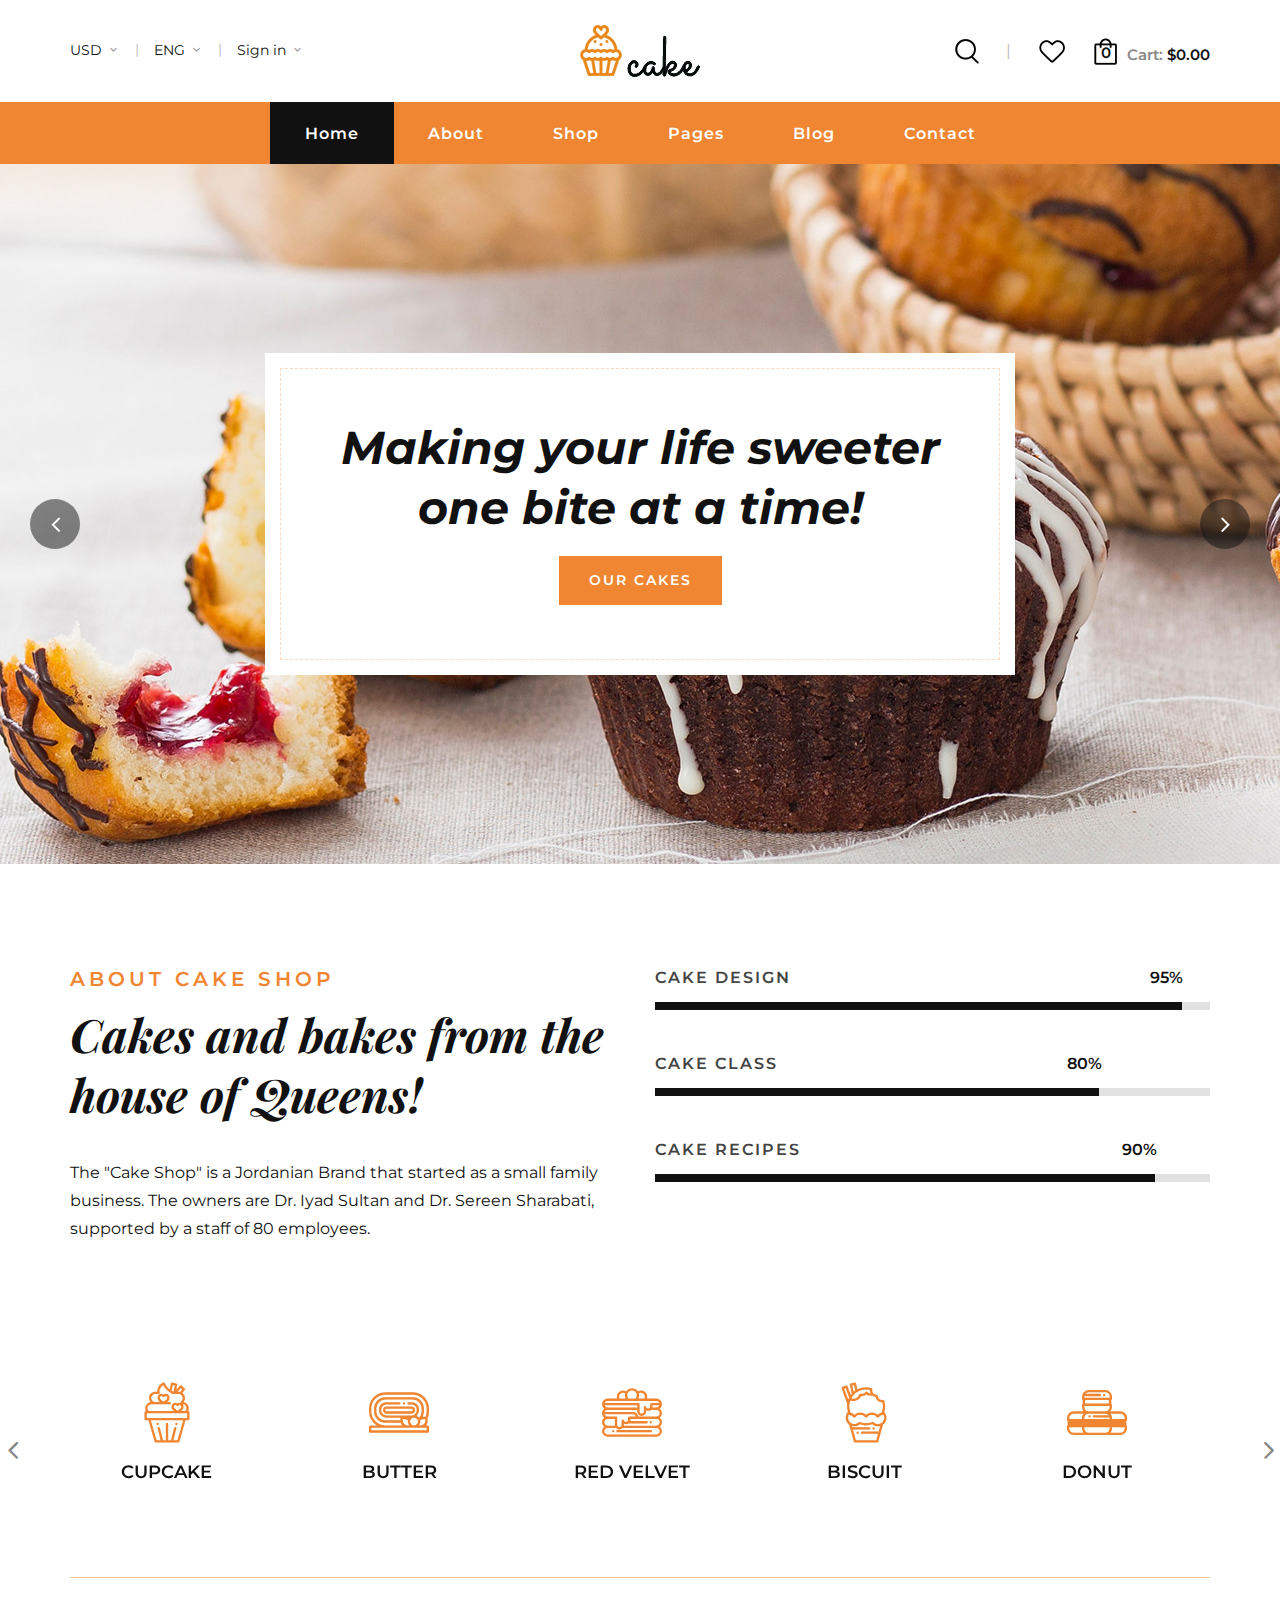
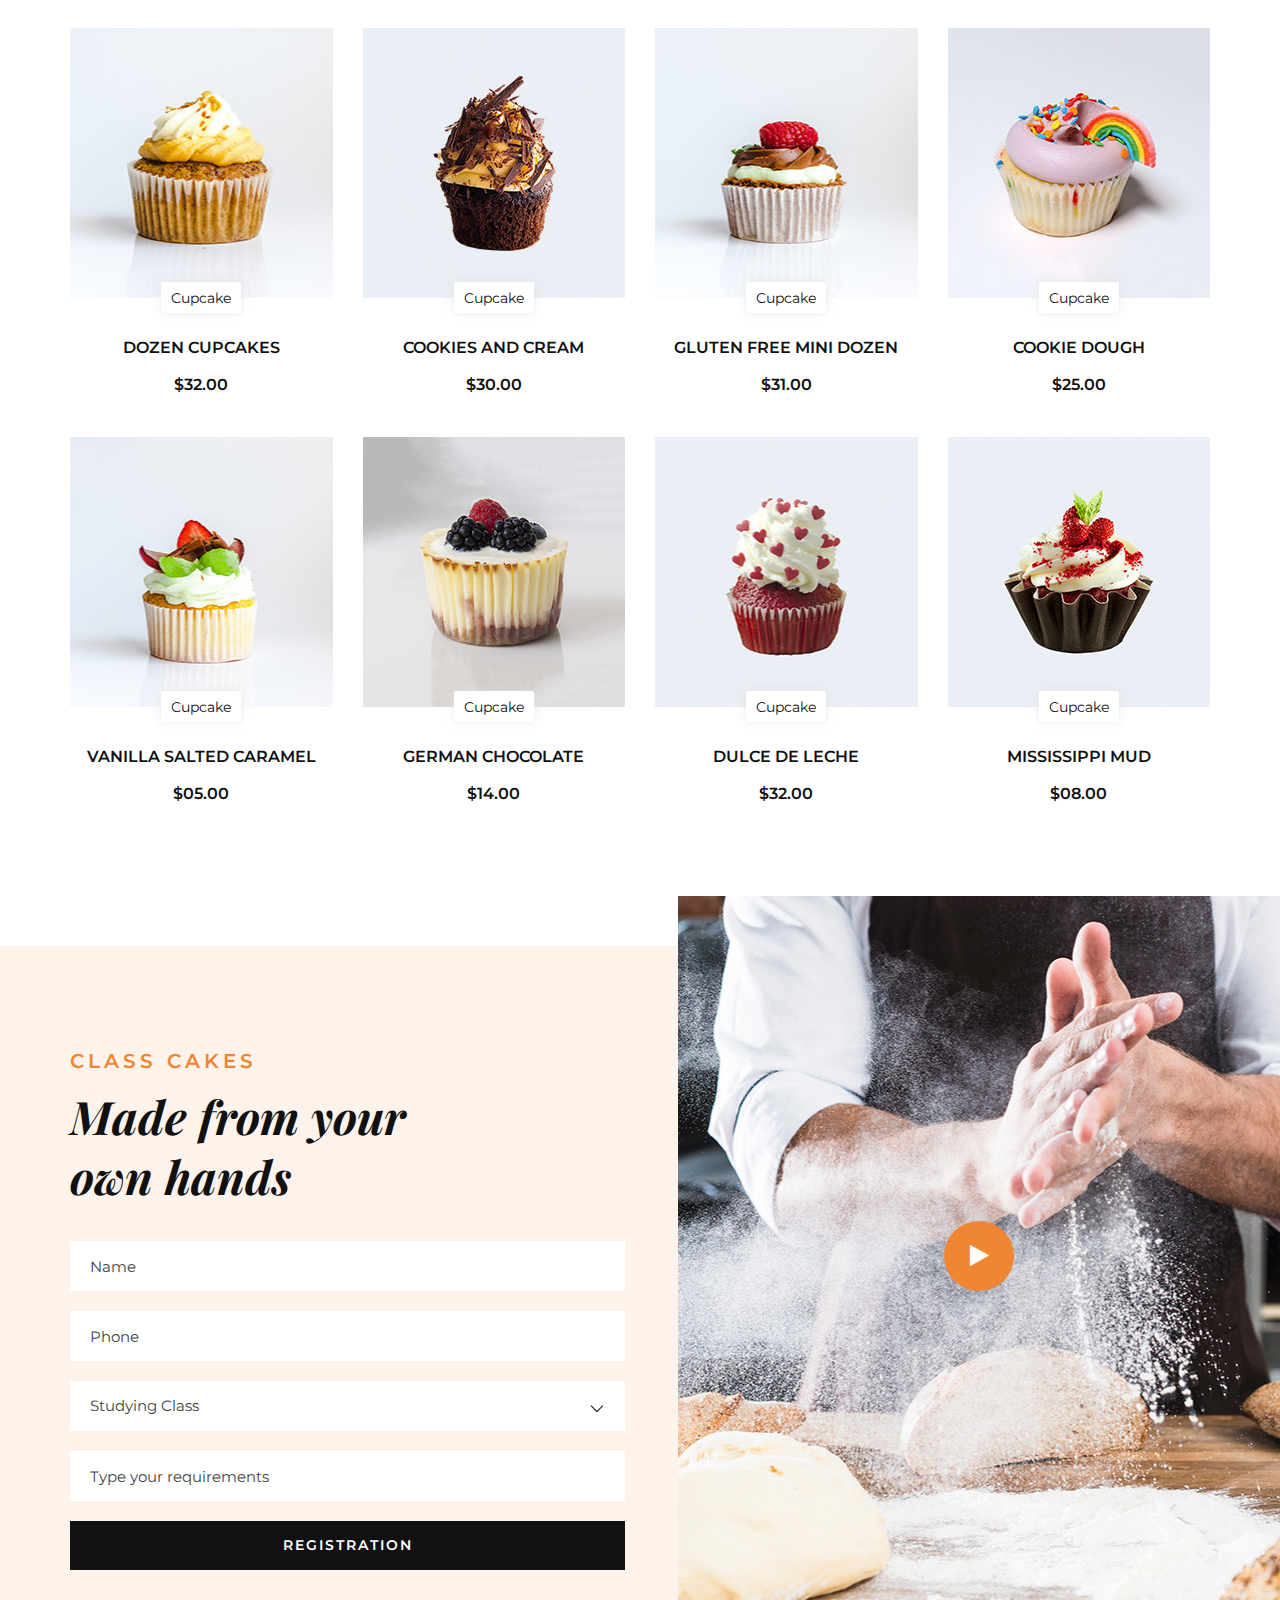
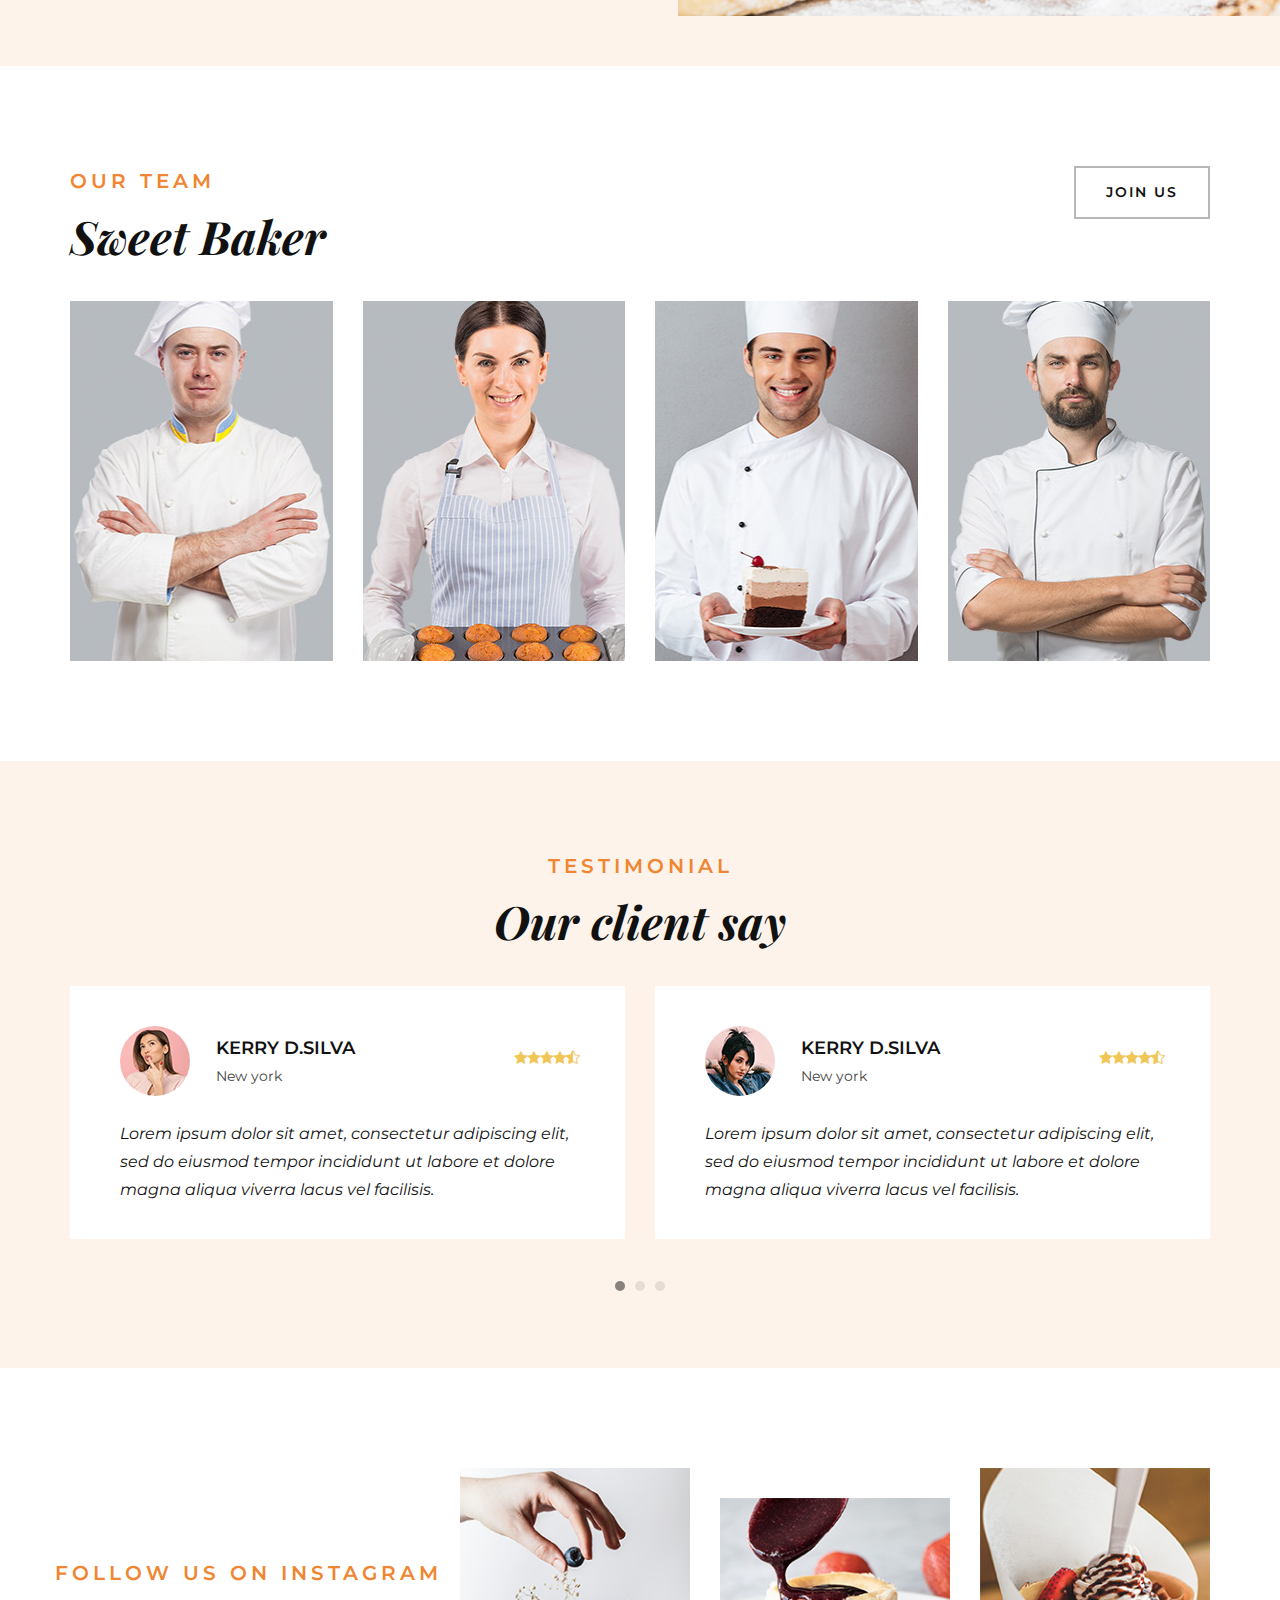
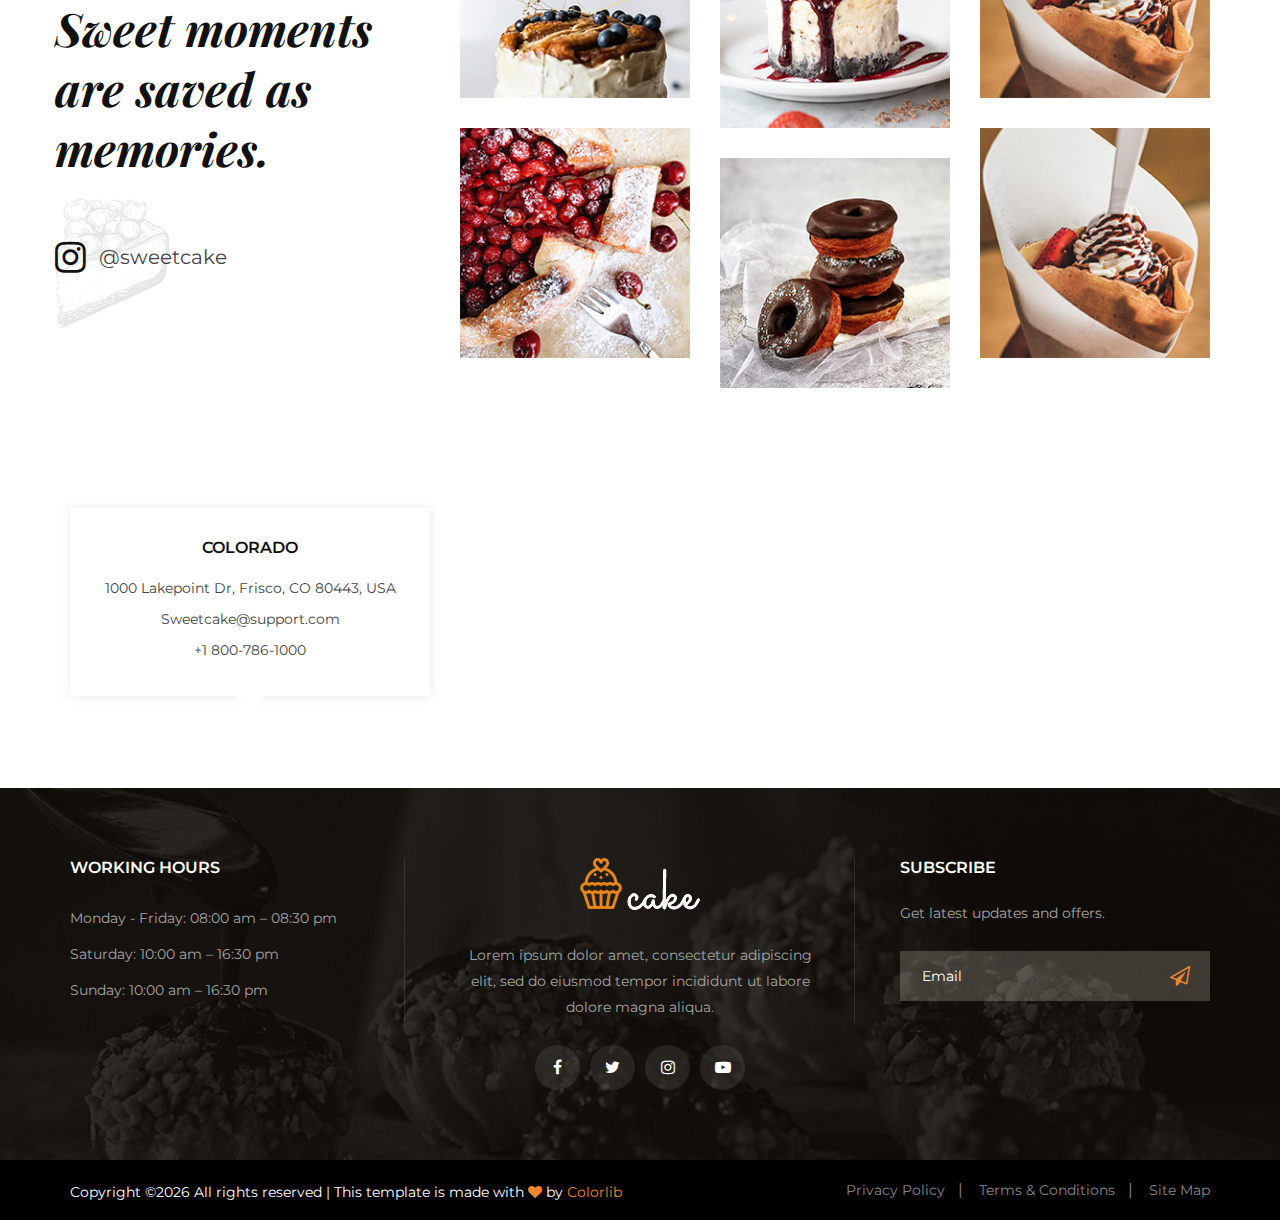
==== index.html @ 23f8f625 "custom register + login + validate" ====
<!DOCTYPE html>
<html lang="zxx">

<head>
    <meta charset="UTF-8">
    <meta name="description" content="Cake Template">
    <meta name="keywords" content="Cake, unica, creative, html">
    <meta name="viewport" content="width=device-width, initial-scale=1.0">
    <meta http-equiv="X-UA-Compatible" content="ie=edge">
    <title>Cake | Template</title>

    <!-- Google Font -->
    <link href="https://fonts.googleapis.com/css2?family=Playfair+Display:wght@400;500;600;700;800;900&display=swap"
    rel="stylesheet">
    <link href="https://fonts.googleapis.com/css2?family=Montserrat:wght@300;400;500;600;700;800;900&display=swap"
    rel="stylesheet">

    <!-- Css Styles -->
    <link rel="stylesheet" href="css/bootstrap.min.css" type="text/css">
    <link rel="stylesheet" href="css/flaticon.css" type="text/css">
    <link rel="stylesheet" href="css/barfiller.css" type="text/css">
    <link rel="stylesheet" href="css/magnific-popup.css" type="text/css">
    <link rel="stylesheet" href="css/font-awesome.min.css" type="text/css">
    <link rel="stylesheet" href="css/elegant-icons.css" type="text/css">
    <link rel="stylesheet" href="css/nice-select.css" type="text/css">
    <link rel="stylesheet" href="css/owl.carousel.min.css" type="text/css">
    <link rel="stylesheet" href="css/slicknav.min.css" type="text/css">
    <link rel="stylesheet" href="css/style.css" type="text/css">
</head>

<body>
    <!-- Page Preloder -->
    <div id="preloder">
        <div class="loader"></div>
    </div>

    <!-- Offcanvas Menu Begin -->
    <div class="offcanvas-menu-overlay"></div>
    <div class="offcanvas-menu-wrapper">
        <div class="offcanvas__cart">
            <div class="offcanvas__cart__links">
                <a href="#" class="search-switch"><img src="img/icon/search.png" alt=""></a>
                <a href="#"><img src="img/icon/heart.png" alt=""></a>
            </div>
            <div class="offcanvas__cart__item">
                <a href="#"><img src="img/icon/cart.png" alt=""> <span>0</span></a>
                <div class="cart__price">Cart: <span>$0.00</span></div>
            </div>
        </div>
        <div class="offcanvas__logo">
            <a href="./index.html"><img src="img/logo.png" alt=""></a>
        </div>
        <div id="mobile-menu-wrap"></div>
        <div class="offcanvas__option">
            <ul>
                <li>USD <span class="arrow_carrot-down"></span>
                    <ul>
                        <li>EUR</li>
                        <li>USD</li>
                    </ul>
                </li>
                <li>ENG <span class="arrow_carrot-down"></span>
                    <ul>
                        <li>Spanish</li>
                        <li>ENG</li>
                    </ul>
                </li>
                <li><a href="#">Sign in</a> <span class="arrow_carrot-down"></span></li>
            </ul>
        </div>
    </div>
    <!-- Offcanvas Menu End -->

    <!-- Header Section Begin -->
    <header class="header">
        <div class="header__top">
            <div class="container">
                <div class="row">
                    <div class="col-lg-12">
                        <div class="header__top__inner">
                            <div class="header__top__left">
                                <ul>
                                    <li>USD <span class="arrow_carrot-down"></span>
                                        <ul>
                                            <li>EUR</li>
                                            <li>USD</li>
                                        </ul>
                                    </li>
                                    <li>ENG <span class="arrow_carrot-down"></span>
                                        <ul>
                                            <li>Spanish</li>
                                            <li>ENG</li>
                                        </ul>
                                    </li>
                                    <li><a href="#">Sign in</a> <span class="arrow_carrot-down"></span></li>
                                </ul>
                            </div>
                            <div class="header__logo">
                                <a href="./index.html"><img src="img/logo.png" alt=""></a>
                            </div>
                            <div class="header__top__right">
                                <div class="header__top__right__links">
                                    <a href="#" class="search-switch"><img src="img/icon/search.png" alt=""></a>
                                    <a href="#"><img src="img/icon/heart.png" alt=""></a>
                                </div>
                                <div class="header__top__right__cart">
                                    <a href="#"><img src="img/icon/cart.png" alt=""> <span>0</span></a>
                                    <div class="cart__price">Cart: <span>$0.00</span></div>
                                </div>
                            </div>
                        </div>
                    </div>
                </div>
                <div class="canvas__open"><i class="fa fa-bars"></i></div>
            </div>
        </div>
        <div class="container">
            <div class="row">
                <div class="col-lg-12">
                    <nav class="header__menu mobile-menu">
                        <ul>
                            <li class="active"><a href="./index.html">Home</a></li>
                            <li><a href="./about.html">About</a></li>
                            <li><a href="./shop.html">Shop</a></li>
                            <li><a href="#">Pages</a>
                                <ul class="dropdown">
                                    <li><a href="./shop-details.html">Shop Details</a></li>
                                    <li><a href="./shoping-cart.html">Shoping Cart</a></li>
                                    <li><a href="./register.html">Register</a></li>
                                    <li><a href="./wisslist.html">Wisslist</a></li>
                                    <li><a href="./Class.html">Class</a></li>
                                    <li><a href="./blog-details.html">Blog Details</a></li>
                                </ul>
                            </li>
                            <li><a href="./blog.html">Blog</a></li>
                            <li><a href="./contact.html">Contact</a></li>
                        </ul>
                    </nav>
                </div>
            </div>
        </div>
    </header>
    <!-- Header Section End -->

    <!-- Hero Section Begin -->
    <section class="hero">
        <div class="hero__slider owl-carousel">
            <div class="hero__item set-bg" data-setbg="img/hero/hero-1.jpg">
                <div class="container">
                    <div class="row d-flex justify-content-center">
                        <div class="col-lg-8">
                            <div class="hero__text">
                                <h2>Making your life sweeter one bite at a time!</h2>
                                <a href="#" class="primary-btn">Our cakes</a>
                            </div>
                        </div>
                    </div>
                </div>
            </div>
            <div class="hero__item set-bg" data-setbg="img/hero/hero-1.jpg">
                <div class="container">
                    <div class="row d-flex justify-content-center">
                        <div class="col-lg-8">
                            <div class="hero__text">
                                <h2>Making your life sweeter one bite at a time!</h2>
                                <a href="#" class="primary-btn">Our cakes</a>
                            </div>
                        </div>
                    </div>
                </div>
            </div>
        </div>
    </section>
    <!-- Hero Section End -->

    <!-- About Section Begin -->
    <section class="about spad">
        <div class="container">
            <div class="row">
                <div class="col-lg-6 col-md-6">
                    <div class="about__text">
                        <div class="section-title">
                            <span>About Cake shop</span>
                            <h2>Cakes and bakes from the house of Queens!</h2>
                        </div>
                        <p>The "Cake Shop" is a Jordanian Brand that started as a small family business. The owners are
                        Dr. Iyad Sultan and Dr. Sereen Sharabati, supported by a staff of 80 employees.</p>
                    </div>
                </div>
                <div class="col-lg-6 col-md-6">
                    <div class="about__bar">
                        <div class="about__bar__item">
                            <p>Cake design</p>
                            <div id="bar1" class="barfiller">
                                <div class="tipWrap"><span class="tip"></span></div>
                                <span class="fill" data-percentage="95"></span>
                            </div>
                        </div>
                        <div class="about__bar__item">
                            <p>Cake Class</p>
                            <div id="bar2" class="barfiller">
                                <div class="tipWrap"><span class="tip"></span></div>
                                <span class="fill" data-percentage="80"></span>
                            </div>
                        </div>
                        <div class="about__bar__item">
                            <p>Cake Recipes</p>
                            <div id="bar3" class="barfiller">
                                <div class="tipWrap"><span class="tip"></span></div>
                                <span class="fill" data-percentage="90"></span>
                            </div>
                        </div>
                    </div>
                </div>
            </div>
        </div>
    </section>
    <!-- About Section End -->

    <!-- Categories Section Begin -->
    <div class="categories">
        <div class="container">
            <div class="row">
                <div class="categories__slider owl-carousel">
                    <div class="categories__item">
                        <div class="categories__item__icon">
                            <span class="flaticon-029-cupcake-3"></span>
                            <h5>Cupcake</h5>
                        </div>
                    </div>
                    <div class="categories__item">
                        <div class="categories__item__icon">
                            <span class="flaticon-034-chocolate-roll"></span>
                            <h5>Butter</h5>
                        </div>
                    </div>
                    <div class="categories__item">
                        <div class="categories__item__icon">
                            <span class="flaticon-005-pancake"></span>
                            <h5>Red Velvet</h5>
                        </div>
                    </div>
                    <div class="categories__item">
                        <div class="categories__item__icon">
                            <span class="flaticon-030-cupcake-2"></span>
                            <h5>Biscuit</h5>
                        </div>
                    </div>
                    <div class="categories__item">
                        <div class="categories__item__icon">
                            <span class="flaticon-006-macarons"></span>
                            <h5>Donut</h5>
                        </div>
                    </div>
                    <div class="categories__item">
                        <div class="categories__item__icon">
                            <span class="flaticon-006-macarons"></span>
                            <h5>Cupcake</h5>
                        </div>
                    </div>
                </div>
            </div>
        </div>
    </div>
    <!-- Categories Section End -->

    <!-- Product Section Begin -->
    <section class="product spad">
        <div class="container">
            <div class="row">
                <div class="col-lg-3 col-md-6 col-sm-6">
                    <div class="product__item">
                        <div class="product__item__pic set-bg" data-setbg="img/shop/product-1.jpg">
                            <div class="product__label">
                                <span>Cupcake</span>
                            </div>
                        </div>
                        <div class="product__item__text">
                            <h6><a href="#">Dozen Cupcakes</a></h6>
                            <div class="product__item__price">$32.00</div>
                            <div class="cart_add">
                                <a href="#">Add to cart</a>
                            </div>
                        </div>
                    </div>
                </div>
                <div class="col-lg-3 col-md-6 col-sm-6">
                    <div class="product__item">
                        <div class="product__item__pic set-bg" data-setbg="img/shop/product-2.jpg">
                            <div class="product__label">
                                <span>Cupcake</span>
                            </div>
                        </div>
                        <div class="product__item__text">
                            <h6><a href="#">Cookies and Cream</a></h6>
                            <div class="product__item__price">$30.00</div>
                            <div class="cart_add">
                                <a href="#">Add to cart</a>
                            </div>
                        </div>
                    </div>
                </div>
                <div class="col-lg-3 col-md-6 col-sm-6">
                    <div class="product__item">
                        <div class="product__item__pic set-bg" data-setbg="img/shop/product-3.jpg">
                            <div class="product__label">
                                <span>Cupcake</span>
                            </div>
                        </div>
                        <div class="product__item__text">
                            <h6><a href="#">Gluten Free Mini Dozen</a></h6>
                            <div class="product__item__price">$31.00</div>
                            <div class="cart_add">
                                <a href="#">Add to cart</a>
                            </div>
                        </div>
                    </div>
                </div>
                <div class="col-lg-3 col-md-6 col-sm-6">
                    <div class="product__item">
                        <div class="product__item__pic set-bg" data-setbg="img/shop/product-4.jpg">
                            <div class="product__label">
                                <span>Cupcake</span>
                            </div>
                        </div>
                        <div class="product__item__text">
                            <h6><a href="#">Cookie Dough</a></h6>
                            <div class="product__item__price">$25.00</div>
                            <div class="cart_add">
                                <a href="#">Add to cart</a>
                            </div>
                        </div>
                    </div>
                </div>
                <div class="col-lg-3 col-md-6 col-sm-6">
                    <div class="product__item">
                        <div class="product__item__pic set-bg" data-setbg="img/shop/product-5.jpg">
                            <div class="product__label">
                                <span>Cupcake</span>
                            </div>
                        </div>
                        <div class="product__item__text">
                            <h6><a href="#">Vanilla Salted Caramel</a></h6>
                            <div class="product__item__price">$05.00</div>
                            <div class="cart_add">
                                <a href="#">Add to cart</a>
                            </div>
                        </div>
                    </div>
                </div>
                <div class="col-lg-3 col-md-6 col-sm-6">
                    <div class="product__item">
                        <div class="product__item__pic set-bg" data-setbg="img/shop/product-6.jpg">
                            <div class="product__label">
                                <span>Cupcake</span>
                            </div>
                        </div>
                        <div class="product__item__text">
                            <h6><a href="#">German Chocolate</a></h6>
                            <div class="product__item__price">$14.00</div>
                            <div class="cart_add">
                                <a href="#">Add to cart</a>
                            </div>
                        </div>
                    </div>
                </div>
                <div class="col-lg-3 col-md-6 col-sm-6">
                    <div class="product__item">
                        <div class="product__item__pic set-bg" data-setbg="img/shop/product-7.jpg">
                            <div class="product__label">
                                <span>Cupcake</span>
                            </div>
                        </div>
                        <div class="product__item__text">
                            <h6><a href="#">Dulce De Leche</a></h6>
                            <div class="product__item__price">$32.00</div>
                            <div class="cart_add">
                                <a href="#">Add to cart</a>
                            </div>
                        </div>
                    </div>
                </div>
                <div class="col-lg-3 col-md-6 col-sm-6">
                    <div class="product__item">
                        <div class="product__item__pic set-bg" data-setbg="img/shop/product-8.jpg">
                            <div class="product__label">
                                <span>Cupcake</span>
                            </div>
                        </div>
                        <div class="product__item__text">
                            <h6><a href="#">Mississippi Mud</a></h6>
                            <div class="product__item__price">$08.00</div>
                            <div class="cart_add">
                                <a href="#">Add to cart</a>
                            </div>
                        </div>
                    </div>
                </div>
            </div>
        </div>
    </section>
    <!-- Product Section End -->

    <!-- Class Section Begin -->
    <section class="class spad">
        <div class="container">
            <div class="row">
                <div class="col-lg-6">
                    <div class="class__form">
                        <div class="section-title">
                            <span>Class cakes</span>
                            <h2>Made from your <br />own hands</h2>
                        </div>
                        <form action="#">
                            <input type="text" placeholder="Name">
                            <input type="text" placeholder="Phone">
                            <select>
                                <option value="">Studying Class</option>
                                <option value="">Writting Class</option>
                                <option value="">Reading Class</option>
                            </select>
                            <input type="text" placeholder="Type your requirements">
                            <button type="submit" class="site-btn">registration</button>
                        </form>
                    </div>
                </div>
            </div>
            <div class="class__video set-bg" data-setbg="img/class-video.jpg">
                <a href="https://www.youtube.com/watch?v=8PJ3_p7VqHw&list=RD8PJ3_p7VqHw&start_radio=1"
                class="play-btn video-popup"><i class="fa fa-play"></i></a>
            </div>
        </div>
    </section>
    <!-- Class Section End -->

    <!-- Team Section Begin -->
    <section class="team spad">
        <div class="container">
            <div class="row">
                <div class="col-lg-7 col-md-7 col-sm-7">
                    <div class="section-title">
                        <span>Our team</span>
                        <h2>Sweet Baker </h2>
                    </div>
                </div>
                <div class="col-lg-5 col-md-5 col-sm-5">
                    <div class="team__btn">
                        <a href="#" class="primary-btn">Join Us</a>
                    </div>
                </div>
            </div>
            <div class="row">
                <div class="col-lg-3 col-md-6 col-sm-6">
                    <div class="team__item set-bg" data-setbg="img/team/team-1.jpg">
                        <div class="team__item__text">
                            <h6>Randy Butler</h6>
                            <span>Decorater</span>
                            <div class="team__item__social">
                                <a href="#"><i class="fa fa-facebook"></i></a>
                                <a href="#"><i class="fa fa-twitter"></i></a>
                                <a href="#"><i class="fa fa-instagram"></i></a>
                                <a href="#"><i class="fa fa-youtube-play"></i></a>
                            </div>
                        </div>
                    </div>
                </div>
                <div class="col-lg-3 col-md-6 col-sm-6">
                    <div class="team__item set-bg" data-setbg="img/team/team-2.jpg">
                        <div class="team__item__text">
                            <h6>Randy Butler</h6>
                            <span>Decorater</span>
                            <div class="team__item__social">
                                <a href="#"><i class="fa fa-facebook"></i></a>
                                <a href="#"><i class="fa fa-twitter"></i></a>
                                <a href="#"><i class="fa fa-instagram"></i></a>
                                <a href="#"><i class="fa fa-youtube-play"></i></a>
                            </div>
                        </div>
                    </div>
                </div>
                <div class="col-lg-3 col-md-6 col-sm-6">
                    <div class="team__item set-bg" data-setbg="img/team/team-3.jpg">
                        <div class="team__item__text">
                            <h6>Randy Butler</h6>
                            <span>Decorater</span>
                            <div class="team__item__social">
                                <a href="#"><i class="fa fa-facebook"></i></a>
                                <a href="#"><i class="fa fa-twitter"></i></a>
                                <a href="#"><i class="fa fa-instagram"></i></a>
                                <a href="#"><i class="fa fa-youtube-play"></i></a>
                            </div>
                        </div>
                    </div>
                </div>
                <div class="col-lg-3 col-md-6 col-sm-6">
                    <div class="team__item set-bg" data-setbg="img/team/team-4.jpg">
                        <div class="team__item__text">
                            <h6>Randy Butler</h6>
                            <span>Decorater</span>
                            <div class="team__item__social">
                                <a href="#"><i class="fa fa-facebook"></i></a>
                                <a href="#"><i class="fa fa-twitter"></i></a>
                                <a href="#"><i class="fa fa-instagram"></i></a>
                                <a href="#"><i class="fa fa-youtube-play"></i></a>
                            </div>
                        </div>
                    </div>
                </div>
            </div>
        </div>
    </section>
    <!-- Team Section End -->

    <!-- Testimonial Section Begin -->
    <section class="testimonial spad">
        <div class="container">
            <div class="row">
                <div class="col-lg-12 text-center">
                    <div class="section-title">
                        <span>Testimonial</span>
                        <h2>Our client say</h2>
                    </div>
                </div>
            </div>
            <div class="row">
                <div class="testimonial__slider owl-carousel">
                    <div class="col-lg-6">
                        <div class="testimonial__item">
                            <div class="testimonial__author">
                                <div class="testimonial__author__pic">
                                    <img src="img/testimonial/ta-1.jpg" alt="">
                                </div>
                                <div class="testimonial__author__text">
                                    <h5>Kerry D.Silva</h5>
                                    <span>New york</span>
                                </div>
                            </div>
                            <div class="rating">
                                <span class="icon_star"></span>
                                <span class="icon_star"></span>
                                <span class="icon_star"></span>
                                <span class="icon_star"></span>
                                <span class="icon_star-half_alt"></span>
                            </div>
                            <p>Lorem ipsum dolor sit amet, consectetur adipiscing elit, sed do eiusmod tempor incididunt
                            ut labore et dolore magna aliqua viverra lacus vel facilisis.</p>
                        </div>
                    </div>
                    <div class="col-lg-6">
                        <div class="testimonial__item">
                            <div class="testimonial__author">
                                <div class="testimonial__author__pic">
                                    <img src="img/testimonial/ta-2.jpg" alt="">
                                </div>
                                <div class="testimonial__author__text">
                                    <h5>Kerry D.Silva</h5>
                                    <span>New york</span>
                                </div>
                            </div>
                            <div class="rating">
                                <span class="icon_star"></span>
                                <span class="icon_star"></span>
                                <span class="icon_star"></span>
                                <span class="icon_star"></span>
                                <span class="icon_star-half_alt"></span>
                            </div>
                            <p>Lorem ipsum dolor sit amet, consectetur adipiscing elit, sed do eiusmod tempor incididunt
                            ut labore et dolore magna aliqua viverra lacus vel facilisis.</p>
                        </div>
                    </div>
                    <div class="col-lg-6">
                        <div class="testimonial__item">
                            <div class="testimonial__author">
                                <div class="testimonial__author__pic">
                                    <img src="img/testimonial/ta-1.jpg" alt="">
                                </div>
                                <div class="testimonial__author__text">
                                    <h5>Ophelia Nunez</h5>
                                    <span>London</span>
                                </div>
                            </div>
                            <div class="rating">
                                <span class="icon_star"></span>
                                <span class="icon_star"></span>
                                <span class="icon_star"></span>
                                <span class="icon_star"></span>
                                <span class="icon_star-half_alt"></span>
                            </div>
                            <p>Lorem ipsum dolor sit amet, consectetur adipiscing elit, sed do eiusmod tempor incididunt
                            ut labore et dolore magna aliqua viverra lacus vel facilisis.</p>
                        </div>
                    </div>
                    <div class="col-lg-6">
                        <div class="testimonial__item">
                            <div class="testimonial__author">
                                <div class="testimonial__author__pic">
                                    <img src="img/testimonial/ta-2.jpg" alt="">
                                </div>
                                <div class="testimonial__author__text">
                                    <h5>Kerry D.Silva</h5>
                                    <span>New york</span>
                                </div>
                            </div>
                            <div class="rating">
                                <span class="icon_star"></span>
                                <span class="icon_star"></span>
                                <span class="icon_star"></span>
                                <span class="icon_star"></span>
                                <span class="icon_star-half_alt"></span>
                            </div>
                            <p>Lorem ipsum dolor sit amet, consectetur adipiscing elit, sed do eiusmod tempor incididunt
                            ut labore et dolore magna aliqua viverra lacus vel facilisis.</p>
                        </div>
                    </div>
                    <div class="col-lg-6">
                        <div class="testimonial__item">
                            <div class="testimonial__author">
                                <div class="testimonial__author__pic">
                                    <img src="img/testimonial/ta-1.jpg" alt="">
                                </div>
                                <div class="testimonial__author__text">
                                    <h5>Ophelia Nunez</h5>
                                    <span>London</span>
                                </div>
                            </div>
                            <div class="rating">
                                <span class="icon_star"></span>
                                <span class="icon_star"></span>
                                <span class="icon_star"></span>
                                <span class="icon_star"></span>
                                <span class="icon_star-half_alt"></span>
                            </div>
                            <p>Lorem ipsum dolor sit amet, consectetur adipiscing elit, sed do eiusmod tempor incididunt
                            ut labore et dolore magna aliqua viverra lacus vel facilisis.</p>
                        </div>
                    </div>
                    <div class="col-lg-6">
                        <div class="testimonial__item">
                            <div class="testimonial__author">
                                <div class="testimonial__author__pic">
                                    <img src="img/testimonial/ta-2.jpg" alt="">
                                </div>
                                <div class="testimonial__author__text">
                                    <h5>Kerry D.Silva</h5>
                                    <span>New york</span>
                                </div>
                            </div>
                            <div class="rating">
                                <span class="icon_star"></span>
                                <span class="icon_star"></span>
                                <span class="icon_star"></span>
                                <span class="icon_star"></span>
                                <span class="icon_star-half_alt"></span>
                            </div>
                            <p>Lorem ipsum dolor sit amet, consectetur adipiscing elit, sed do eiusmod tempor incididunt
                            ut labore et dolore magna aliqua viverra lacus vel facilisis.</p>
                        </div>
                    </div>
                </div>
            </div>
        </div>
    </section>
    <!-- Testimonial Section End -->

    <!-- Instagram Section Begin -->
    <section class="instagram spad">
        <div class="container">
            <div class="row">
                <div class="col-lg-4 p-0">
                    <div class="instagram__text">
                        <div class="section-title">
                            <span>Follow us on instagram</span>
                            <h2>Sweet moments are saved as memories.</h2>
                        </div>
                        <h5><i class="fa fa-instagram"></i> @sweetcake</h5>
                    </div>
                </div>
                <div class="col-lg-8">
                    <div class="row">
                        <div class="col-lg-4 col-md-4 col-sm-4 col-6">
                            <div class="instagram__pic">
                                <img src="img/instagram/instagram-1.jpg" alt="">
                            </div>
                        </div>
                        <div class="col-lg-4 col-md-4 col-sm-4 col-6">
                            <div class="instagram__pic middle__pic">
                                <img src="img/instagram/instagram-2.jpg" alt="">
                            </div>
                        </div>
                        <div class="col-lg-4 col-md-4 col-sm-4 col-6">
                            <div class="instagram__pic">
                                <img src="img/instagram/instagram-3.jpg" alt="">
                            </div>
                        </div>
                        <div class="col-lg-4 col-md-4 col-sm-4 col-6">
                            <div class="instagram__pic">
                                <img src="img/instagram/instagram-4.jpg" alt="">
                            </div>
                        </div>
                        <div class="col-lg-4 col-md-4 col-sm-4 col-6">
                            <div class="instagram__pic middle__pic">
                                <img src="img/instagram/instagram-5.jpg" alt="">
                            </div>
                        </div>
                        <div class="col-lg-4 col-md-4 col-sm-4 col-6">
                            <div class="instagram__pic">
                                <img src="img/instagram/instagram-3.jpg" alt="">
                            </div>
                        </div>
                    </div>
                </div>
            </div>
        </div>
    </section>
    <!-- Instagram Section End -->

    <!-- Map Begin -->
    <div class="map">
        <div class="container">
            <div class="row">
                <div class="col-lg-4 col-md-7">
                    <div class="map__inner">
                        <h6>COlorado</h6>
                        <ul>
                            <li>1000 Lakepoint Dr, Frisco, CO 80443, USA</li>
                            <li>Sweetcake@support.com</li>
                            <li>+1 800-786-1000</li>
                        </ul>
                    </div>
                </div>
            </div>
        </div>
        <div class="map__iframe">
            <iframe src="https://www.google.com/maps/embed?pb=!1m14!1m12!1m3!1d10784.188505644011!2d19.053119335158936!3d47.48899529453826!2m3!1f0!2f0!3f0!3m2!1i1024!2i768!4f13.1!5e0!3m2!1sen!2sbd!4v1543907528304" height="300" style="border:0;" allowfullscreen="" aria-hidden="false" tabindex="0"></iframe>
        </div>
    </div>
    <!-- Map End -->

    <!-- Footer Section Begin -->
    <footer class="footer set-bg" data-setbg="img/footer-bg.jpg">
        <div class="container">
            <div class="row">
                <div class="col-lg-4 col-md-6 col-sm-6">
                    <div class="footer__widget">
                        <h6>WORKING HOURS</h6>
                        <ul>
                            <li>Monday - Friday: 08:00 am – 08:30 pm</li>
                            <li>Saturday: 10:00 am – 16:30 pm</li>
                            <li>Sunday: 10:00 am – 16:30 pm</li>
                        </ul>
                    </div>
                </div>
                <div class="col-lg-4 col-md-6 col-sm-6">
                    <div class="footer__about">
                        <div class="footer__logo">
                            <a href="#"><img src="img/footer-logo.png" alt=""></a>
                        </div>
                        <p>Lorem ipsum dolor amet, consectetur adipiscing elit, sed do eiusmod tempor incididunt ut
                        labore dolore magna aliqua.</p>
                        <div class="footer__social">
                            <a href="#"><i class="fa fa-facebook"></i></a>
                            <a href="#"><i class="fa fa-twitter"></i></a>
                            <a href="#"><i class="fa fa-instagram"></i></a>
                            <a href="#"><i class="fa fa-youtube-play"></i></a>
                        </div>
                    </div>
                </div>
                <div class="col-lg-4 col-md-6 col-sm-6">
                    <div class="footer__newslatter">
                        <h6>Subscribe</h6>
                        <p>Get latest updates and offers.</p>
                        <form action="#">
                            <input type="text" placeholder="Email">
                            <button type="submit"><i class="fa fa-send-o"></i></button>
                        </form>
                    </div>
                </div>
            </div>
        </div>
        <div class="copyright">
            <div class="container">
                <div class="row">
                    <div class="col-lg-7">
                        <p class="copyright__text text-white"><!-- Link back to Colorlib can't be removed. Template is licensed under CC BY 3.0. -->
                          Copyright &copy;<script>document.write(new Date().getFullYear());</script> All rights reserved | This template is made with <i class="fa fa-heart" aria-hidden="true"></i> by <a href="https://colorlib.com" target="_blank">Colorlib</a>
                          <!-- Link back to Colorlib can't be removed. Template is licensed under CC BY 3.0. -->
                      </p>
                  </div>
                  <div class="col-lg-5">
                    <div class="copyright__widget">
                        <ul>
                            <li><a href="#">Privacy Policy</a></li>
                            <li><a href="#">Terms & Conditions</a></li>
                            <li><a href="#">Site Map</a></li>
                        </ul>
                    </div>
                </div>
            </div>
        </div>
    </div>
</footer>
<!-- Footer Section End -->

<!-- Search Begin -->
<div class="search-model">
    <div class="h-100 d-flex align-items-center justify-content-center">
        <div class="search-close-switch">+</div>
        <form class="search-model-form">
            <input type="text" id="search-input" placeholder="Search here.....">
        </form>
    </div>
</div>
<!-- Search End -->

<!-- Js Plugins -->
<script src="js/jquery-3.3.1.min.js"></script>
<script src="js/bootstrap.min.js"></script>
<script src="js/jquery.nice-select.min.js"></script>
<script src="js/jquery.barfiller.js"></script>
<script src="js/jquery.magnific-popup.min.js"></script>
<script src="js/jquery.slicknav.js"></script>
<script src="js/owl.carousel.min.js"></script>
<script src="js/jquery.nicescroll.min.js"></script>
<script src="js/main.js"></script>
</body>

</html>
---- css/flaticon.css ----
/*
  	Flaticon icon font: Flaticon
  	Creation date: 08/11/2017 08:35
  	*/

@font-face {
  font-family: "Flaticon";
  src: url("../fonts/Flaticon.eot");
  src: url("../fonts/Flaticon.eot?#iefix") format("embedded-opentype"),
       url("../fonts/Flaticon.woff") format("woff"),
       url("../fonts/Flaticon.ttf") format("truetype"),
       url("../fonts/Flaticon.svg#Flaticon") format("svg");
  font-weight: normal;
  font-style: normal;
}

@media screen and (-webkit-min-device-pixel-ratio:0) {
  @font-face {
    font-family: "Flaticon";
    src: url("../fonts/Flaticon.svg#Flaticon") format("svg");
  }
}

[class^="flaticon-"]:before, [class*=" flaticon-"]:before,
[class^="flaticon-"]:after, [class*=" flaticon-"]:after {   
  font-family: Flaticon;
  font-size: 60px;
  font-style: normal;
}

.flaticon-001-strawberry:before { content: "\f100"; }
.flaticon-002-cake-14:before { content: "\f101"; }
.flaticon-003-cake-13:before { content: "\f102"; }
.flaticon-004-piece-of-cake:before { content: "\f103"; }
.flaticon-005-pancake:before { content: "\f104"; }
.flaticon-006-macarons:before { content: "\f105"; }
.flaticon-007-cake-12:before { content: "\f106"; }
.flaticon-008-lollipop-1:before { content: "\f107"; }
.flaticon-009-lollipop:before { content: "\f108"; }
.flaticon-010-cake-11:before { content: "\f109"; }
.flaticon-011-ice-cream-11:before { content: "\f10a"; }
.flaticon-012-ice-cream-10:before { content: "\f10b"; }
.flaticon-013-ice-cream-9:before { content: "\f10c"; }
.flaticon-014-ice-cream-8:before { content: "\f10d"; }
.flaticon-015-ice-cream-7:before { content: "\f10e"; }
.flaticon-016-ice-cream-6:before { content: "\f10f"; }
.flaticon-017-ice-cream-5:before { content: "\f110"; }
.flaticon-018-ice-cream-4:before { content: "\f111"; }
.flaticon-019-ice-cream-3:before { content: "\f112"; }
.flaticon-020-ice-cream-2:before { content: "\f113"; }
.flaticon-021-ice-cream-1:before { content: "\f114"; }
.flaticon-022-ice-cream:before { content: "\f115"; }
.flaticon-023-doughnut:before { content: "\f116"; }
.flaticon-024-cupcake-8:before { content: "\f117"; }
.flaticon-025-cupcake-7:before { content: "\f118"; }
.flaticon-026-cupcake-6:before { content: "\f119"; }
.flaticon-027-cupcake-5:before { content: "\f11a"; }
.flaticon-028-cupcake-4:before { content: "\f11b"; }
.flaticon-029-cupcake-3:before { content: "\f11c"; }
.flaticon-030-cupcake-2:before { content: "\f11d"; }
.flaticon-031-cupcake-1:before { content: "\f11e"; }
.flaticon-032-cupcake:before { content: "\f11f"; }
.flaticon-033-cake-10:before { content: "\f120"; }
.flaticon-034-chocolate-roll:before { content: "\f121"; }
.flaticon-035-cake-9:before { content: "\f122"; }
.flaticon-036-chocolate-1:before { content: "\f123"; }
.flaticon-037-chocolate:before { content: "\f124"; }
.flaticon-038-cake-8:before { content: "\f125"; }
.flaticon-039-candy-2:before { content: "\f126"; }
.flaticon-040-candy-1:before { content: "\f127"; }
.flaticon-041-candy:before { content: "\f128"; }
.flaticon-042-candies:before { content: "\f129"; }
.flaticon-043-cake-7:before { content: "\f12a"; }
.flaticon-044-cake-6:before { content: "\f12b"; }
.flaticon-045-cake-5:before { content: "\f12c"; }
.flaticon-046-cake-4:before { content: "\f12d"; }
.flaticon-047-cake-3:before { content: "\f12e"; }
.flaticon-048-cake-2:before { content: "\f12f"; }
.flaticon-049-cake-1:before { content: "\f130"; }
.flaticon-050-cake:before { content: "\f131"; }
---- css/barfiller.css ----
.barfiller {
    width:100%;
    height:12px;
    background:#fcfcfc;
    border:1px solid #ccc;
    position:relative;
    margin-bottom:20px;
    box-shadow: inset 1px 4px 9px -6px rgba(0,0,0,.5); 
    -moz-box-shadow: inset 1px 4px 9px -6px rgba(0,0,0,.5); 
}

.barfiller .fill {
    display:block;
    position:relative;
    width:0px;
    height:100%;
    background:#333;
    z-index:1;
}

.barfiller .tipWrap {
    display:none;
}

.barfiller .tip {
    margin-top:-30px;
    padding:2px 4px;
    font-size:11px;
    color:#fff;
    left:0px;
    position:absolute;
    z-index:2;
    background: #333;
} 

.barfiller .tip:after {
    border:solid;
    border-color:rgba(0,0,0,.8) transparent;
    border-width:6px 6px 0 6px;
    content:"";
    display:block;
    position:absolute;
    left:9px;
    top:100%;
    z-index:9
}
---- css/elegant-icons.css ----
@font-face {
	font-family: 'ElegantIcons';
	src:url('../fonts/ElegantIcons.eot');
	src:url('../fonts/ElegantIcons.eot?#iefix') format('embedded-opentype'),
		url('../fonts/ElegantIcons.woff') format('woff'),
		url('../fonts/ElegantIcons.ttf') format('truetype'),
		url('../fonts/ElegantIcons.svg#ElegantIcons') format('svg');
	font-weight: normal;
	font-style: normal;
}

/* Use the following CSS code if you want to use data attributes for inserting your icons */
[data-icon]:before {
	font-family: 'ElegantIcons';
	content: attr(data-icon);
	speak: none;
	font-weight: normal;
	font-variant: normal;
	text-transform: none;
	line-height: 1;
	-webkit-font-smoothing: antialiased;
	-moz-osx-font-smoothing: grayscale;
}

/* Use the following CSS code if you want to have a class per icon */
/*
Instead of a list of all class selectors,
you can use the generic selector below, but it's slower:
[class*="your-class-prefix"] {
*/
.arrow_up, .arrow_down, .arrow_left, .arrow_right, .arrow_left-up, .arrow_right-up, .arrow_right-down, .arrow_left-down, .arrow-up-down, .arrow_up-down_alt, .arrow_left-right_alt, .arrow_left-right, .arrow_expand_alt2, .arrow_expand_alt, .arrow_condense, .arrow_expand, .arrow_move, .arrow_carrot-up, .arrow_carrot-down, .arrow_carrot-left, .arrow_carrot-right, .arrow_carrot-2up, .arrow_carrot-2down, .arrow_carrot-2left, .arrow_carrot-2right, .arrow_carrot-up_alt2, .arrow_carrot-down_alt2, .arrow_carrot-left_alt2, .arrow_carrot-right_alt2, .arrow_carrot-2up_alt2, .arrow_carrot-2down_alt2, .arrow_carrot-2left_alt2, .arrow_carrot-2right_alt2, .arrow_triangle-up, .arrow_triangle-down, .arrow_triangle-left, .arrow_triangle-right, .arrow_triangle-up_alt2, .arrow_triangle-down_alt2, .arrow_triangle-left_alt2, .arrow_triangle-right_alt2, .arrow_back, .icon_minus-06, .icon_plus, .icon_close, .icon_check, .icon_minus_alt2, .icon_plus_alt2, .icon_close_alt2, .icon_check_alt2, .icon_zoom-out_alt, .icon_zoom-in_alt, .icon_search, .icon_box-empty, .icon_box-selected, .icon_minus-box, .icon_plus-box, .icon_box-checked, .icon_circle-empty, .icon_circle-slelected, .icon_stop_alt2, .icon_stop, .icon_pause_alt2, .icon_pause, .icon_menu, .icon_menu-square_alt2, .icon_menu-circle_alt2, .icon_ul, .icon_ol, .icon_adjust-horiz, .icon_adjust-vert, .icon_document_alt, .icon_documents_alt, .icon_pencil, .icon_pencil-edit_alt, .icon_pencil-edit, .icon_folder-alt, .icon_folder-open_alt, .icon_folder-add_alt, .icon_info_alt, .icon_error-oct_alt, .icon_error-circle_alt, .icon_error-triangle_alt, .icon_question_alt2, .icon_question, .icon_comment_alt, .icon_chat_alt, .icon_vol-mute_alt, .icon_volume-low_alt, .icon_volume-high_alt, .icon_quotations, .icon_quotations_alt2, .icon_clock_alt, .icon_lock_alt, .icon_lock-open_alt, .icon_key_alt, .icon_cloud_alt, .icon_cloud-upload_alt, .icon_cloud-download_alt, .icon_image, .icon_images, .icon_lightbulb_alt, .icon_gift_alt, .icon_house_alt, .icon_genius, .icon_mobile, .icon_tablet, .icon_laptop, .icon_desktop, .icon_camera_alt, .icon_mail_alt, .icon_cone_alt, .icon_ribbon_alt, .icon_bag_alt, .icon_creditcard, .icon_cart_alt, .icon_paperclip, .icon_tag_alt, .icon_tags_alt, .icon_trash_alt, .icon_cursor_alt, .icon_mic_alt, .icon_compass_alt, .icon_pin_alt, .icon_pushpin_alt, .icon_map_alt, .icon_drawer_alt, .icon_toolbox_alt, .icon_book_alt, .icon_calendar, .icon_film, .icon_table, .icon_contacts_alt, .icon_headphones, .icon_lifesaver, .icon_piechart, .icon_refresh, .icon_link_alt, .icon_link, .icon_loading, .icon_blocked, .icon_archive_alt, .icon_heart_alt, .icon_star_alt, .icon_star-half_alt, .icon_star, .icon_star-half, .icon_tools, .icon_tool, .icon_cog, .icon_cogs, .arrow_up_alt, .arrow_down_alt, .arrow_left_alt, .arrow_right_alt, .arrow_left-up_alt, .arrow_right-up_alt, .arrow_right-down_alt, .arrow_left-down_alt, .arrow_condense_alt, .arrow_expand_alt3, .arrow_carrot_up_alt, .arrow_carrot-down_alt, .arrow_carrot-left_alt, .arrow_carrot-right_alt, .arrow_carrot-2up_alt, .arrow_carrot-2dwnn_alt, .arrow_carrot-2left_alt, .arrow_carrot-2right_alt, .arrow_triangle-up_alt, .arrow_triangle-down_alt, .arrow_triangle-left_alt, .arrow_triangle-right_alt, .icon_minus_alt, .icon_plus_alt, .icon_close_alt, .icon_check_alt, .icon_zoom-out, .icon_zoom-in, .icon_stop_alt, .icon_menu-square_alt, .icon_menu-circle_alt, .icon_document, .icon_documents, .icon_pencil_alt, .icon_folder, .icon_folder-open, .icon_folder-add, .icon_folder_upload, .icon_folder_download, .icon_info, .icon_error-circle, .icon_error-oct, .icon_error-triangle, .icon_question_alt, .icon_comment, .icon_chat, .icon_vol-mute, .icon_volume-low, .icon_volume-high, .icon_quotations_alt, .icon_clock, .icon_lock, .icon_lock-open, .icon_key, .icon_cloud, .icon_cloud-upload, .icon_cloud-download, .icon_lightbulb, .icon_gift, .icon_house, .icon_camera, .icon_mail, .icon_cone, .icon_ribbon, .icon_bag, .icon_cart, .icon_tag, .icon_tags, .icon_trash, .icon_cursor, .icon_mic, .icon_compass, .icon_pin, .icon_pushpin, .icon_map, .icon_drawer, .icon_toolbox, .icon_book, .icon_contacts, .icon_archive, .icon_heart, .icon_profile, .icon_group, .icon_grid-2x2, .icon_grid-3x3, .icon_music, .icon_pause_alt, .icon_phone, .icon_upload, .icon_download, .social_facebook, .social_twitter, .social_pinterest, .social_googleplus, .social_tumblr, .social_tumbleupon, .social_wordpress, .social_instagram, .social_dribbble, .social_vimeo, .social_linkedin, .social_rss, .social_deviantart, .social_share, .social_myspace, .social_skype, .social_youtube, .social_picassa, .social_googledrive, .social_flickr, .social_blogger, .social_spotify, .social_delicious, .social_facebook_circle, .social_twitter_circle, .social_pinterest_circle, .social_googleplus_circle, .social_tumblr_circle, .social_stumbleupon_circle, .social_wordpress_circle, .social_instagram_circle, .social_dribbble_circle, .social_vimeo_circle, .social_linkedin_circle, .social_rss_circle, .social_deviantart_circle, .social_share_circle, .social_myspace_circle, .social_skype_circle, .social_youtube_circle, .social_picassa_circle, .social_googledrive_alt2, .social_flickr_circle, .social_blogger_circle, .social_spotify_circle, .social_delicious_circle, .social_facebook_square, .social_twitter_square, .social_pinterest_square, .social_googleplus_square, .social_tumblr_square, .social_stumbleupon_square, .social_wordpress_square, .social_instagram_square, .social_dribbble_square, .social_vimeo_square, .social_linkedin_square, .social_rss_square, .social_deviantart_square, .social_share_square, .social_myspace_square, .social_skype_square, .social_youtube_square, .social_picassa_square, .social_googledrive_square, .social_flickr_square, .social_blogger_square, .social_spotify_square, .social_delicious_square, .icon_printer, .icon_calulator, .icon_building, .icon_floppy, .icon_drive, .icon_search-2, .icon_id, .icon_id-2, .icon_puzzle, .icon_like, .icon_dislike, .icon_mug, .icon_currency, .icon_wallet, .icon_pens, .icon_easel, .icon_flowchart, .icon_datareport, .icon_briefcase, .icon_shield, .icon_percent, .icon_globe, .icon_globe-2, .icon_target, .icon_hourglass, .icon_balance, .icon_rook, .icon_printer-alt, .icon_calculator_alt, .icon_building_alt, .icon_floppy_alt, .icon_drive_alt, .icon_search_alt, .icon_id_alt, .icon_id-2_alt, .icon_puzzle_alt, .icon_like_alt, .icon_dislike_alt, .icon_mug_alt, .icon_currency_alt, .icon_wallet_alt, .icon_pens_alt, .icon_easel_alt, .icon_flowchart_alt, .icon_datareport_alt, .icon_briefcase_alt, .icon_shield_alt, .icon_percent_alt, .icon_globe_alt, .icon_clipboard {
	font-family: 'ElegantIcons';
	speak: none;
	font-style: normal;
	font-weight: normal;
	font-variant: normal;
	text-transform: none;
	line-height: 1;
	-webkit-font-smoothing: antialiased;
}
.arrow_up:before {
	content: "\21";
}
.arrow_down:before {
	content: "\22";
}
.arrow_left:before {
	content: "\23";
}
.arrow_right:before {
	content: "\24";
}
.arrow_left-up:before {
	content: "\25";
}
.arrow_right-up:before {
	content: "\26";
}
.arrow_right-down:before {
	content: "\27";
}
.arrow_left-down:before {
	content: "\28";
}
.arrow-up-down:before {
	content: "\29";
}
.arrow_up-down_alt:before {
	content: "\2a";
}
.arrow_left-right_alt:before {
	content: "\2b";
}
.arrow_left-right:before {
	content: "\2c";
}
.arrow_expand_alt2:before {
	content: "\2d";
}
.arrow_expand_alt:before {
	content: "\2e";
}
.arrow_condense:before {
	content: "\2f";
}
.arrow_expand:before {
	content: "\30";
}
.arrow_move:before {
	content: "\31";
}
.arrow_carrot-up:before {
	content: "\32";
}
.arrow_carrot-down:before {
	content: "\33";
}
.arrow_carrot-left:before {
	content: "\34";
}
.arrow_carrot-right:before {
	content: "\35";
}
.arrow_carrot-2up:before {
	content: "\36";
}
.arrow_carrot-2down:before {
	content: "\37";
}
.arrow_carrot-2left:before {
	content: "\38";
}
.arrow_carrot-2right:before {
	content: "\39";
}
.arrow_carrot-up_alt2:before {
	content: "\3a";
}
.arrow_carrot-down_alt2:before {
	content: "\3b";
}
.arrow_carrot-left_alt2:before {
	content: "\3c";
}
.arrow_carrot-right_alt2:before {
	content: "\3d";
}
.arrow_carrot-2up_alt2:before {
	content: "\3e";
}
.arrow_carrot-2down_alt2:before {
	content: "\3f";
}
.arrow_carrot-2left_alt2:before {
	content: "\40";
}
.arrow_carrot-2right_alt2:before {
	content: "\41";
}
.arrow_triangle-up:before {
	content: "\42";
}
.arrow_triangle-down:before {
	content: "\43";
}
.arrow_triangle-left:before {
	content: "\44";
}
.arrow_triangle-right:before {
	content: "\45";
}
.arrow_triangle-up_alt2:before {
	content: "\46";
}
.arrow_triangle-down_alt2:before {
	content: "\47";
}
.arrow_triangle-left_alt2:before {
	content: "\48";
}
.arrow_triangle-right_alt2:before {
	content: "\49";
}
.arrow_back:before {
	content: "\4a";
}
.icon_minus-06:before {
	content: "\4b";
}
.icon_plus:before {
	content: "\4c";
}
.icon_close:before {
	content: "\4d";
}
.icon_check:before {
	content: "\4e";
}
.icon_minus_alt2:before {
	content: "\4f";
}
.icon_plus_alt2:before {
	content: "\50";
}
.icon_close_alt2:before {
	content: "\51";
}
.icon_check_alt2:before {
	content: "\52";
}
.icon_zoom-out_alt:before {
	content: "\53";
}
.icon_zoom-in_alt:before {
	content: "\54";
}
.icon_search:before {
	content: "\55";
}
.icon_box-empty:before {
	content: "\56";
}
.icon_box-selected:before {
	content: "\57";
}
.icon_minus-box:before {
	content: "\58";
}
.icon_plus-box:before {
	content: "\59";
}
.icon_box-checked:before {
	content: "\5a";
}
.icon_circle-empty:before {
	content: "\5b";
}
.icon_circle-slelected:before {
	content: "\5c";
}
.icon_stop_alt2:before {
	content: "\5d";
}
.icon_stop:before {
	content: "\5e";
}
.icon_pause_alt2:before {
	content: "\5f";
}
.icon_pause:before {
	content: "\60";
}
.icon_menu:before {
	content: "\61";
}
.icon_menu-square_alt2:before {
	content: "\62";
}
.icon_menu-circle_alt2:before {
	content: "\63";
}
.icon_ul:before {
	content: "\64";
}
.icon_ol:before {
	content: "\65";
}
.icon_adjust-horiz:before {
	content: "\66";
}
.icon_adjust-vert:before {
	content: "\67";
}
.icon_document_alt:before {
	content: "\68";
}
.icon_documents_alt:before {
	content: "\69";
}
.icon_pencil:before {
	content: "\6a";
}
.icon_pencil-edit_alt:before {
	content: "\6b";
}
.icon_pencil-edit:before {
	content: "\6c";
}
.icon_folder-alt:before {
	content: "\6d";
}
.icon_folder-open_alt:before {
	content: "\6e";
}
.icon_folder-add_alt:before {
	content: "\6f";
}
.icon_info_alt:before {
	content: "\70";
}
.icon_error-oct_alt:before {
	content: "\71";
}
.icon_error-circle_alt:before {
	content: "\72";
}
.icon_error-triangle_alt:before {
	content: "\73";
}
.icon_question_alt2:before {
	content: "\74";
}
.icon_question:before {
	content: "\75";
}
.icon_comment_alt:before {
	content: "\76";
}
.icon_chat_alt:before {
	content: "\77";
}
.icon_vol-mute_alt:before {
	content: "\78";
}
.icon_volume-low_alt:before {
	content: "\79";
}
.icon_volume-high_alt:before {
	content: "\7a";
}
.icon_quotations:before {
	content: "\7b";
}
.icon_quotations_alt2:before {
	content: "\7c";
}
.icon_clock_alt:before {
	content: "\7d";
}
.icon_lock_alt:before {
	content: "\7e";
}
.icon_lock-open_alt:before {
	content: "\e000";
}
.icon_key_alt:before {
	content: "\e001";
}
.icon_cloud_alt:before {
	content: "\e002";
}
.icon_cloud-upload_alt:before {
	content: "\e003";
}
.icon_cloud-download_alt:before {
	content: "\e004";
}
.icon_image:before {
	content: "\e005";
}
.icon_images:before {
	content: "\e006";
}
.icon_lightbulb_alt:before {
	content: "\e007";
}
.icon_gift_alt:before {
	content: "\e008";
}
.icon_house_alt:before {
	content: "\e009";
}
.icon_genius:before {
	content: "\e00a";
}
.icon_mobile:before {
	content: "\e00b";
}
.icon_tablet:before {
	content: "\e00c";
}
.icon_laptop:before {
	content: "\e00d";
}
.icon_desktop:before {
	content: "\e00e";
}
.icon_camera_alt:before {
	content: "\e00f";
}
.icon_mail_alt:before {
	content: "\e010";
}
.icon_cone_alt:before {
	content: "\e011";
}
.icon_ribbon_alt:before {
	content: "\e012";
}
.icon_bag_alt:before {
	content: "\e013";
}
.icon_creditcard:before {
	content: "\e014";
}
.icon_cart_alt:before {
	content: "\e015";
}
.icon_paperclip:before {
	content: "\e016";
}
.icon_tag_alt:before {
	content: "\e017";
}
.icon_tags_alt:before {
	content: "\e018";
}
.icon_trash_alt:before {
	content: "\e019";
}
.icon_cursor_alt:before {
	content: "\e01a";
}
.icon_mic_alt:before {
	content: "\e01b";
}
.icon_compass_alt:before {
	content: "\e01c";
}
.icon_pin_alt:before {
	content: "\e01d";
}
.icon_pushpin_alt:before {
	content: "\e01e";
}
.icon_map_alt:before {
	content: "\e01f";
}
.icon_drawer_alt:before {
	content: "\e020";
}
.icon_toolbox_alt:before {
	content: "\e021";
}
.icon_book_alt:before {
	content: "\e022";
}
.icon_calendar:before {
	content: "\e023";
}
.icon_film:before {
	content: "\e024";
}
.icon_table:before {
	content: "\e025";
}
.icon_contacts_alt:before {
	content: "\e026";
}
.icon_headphones:before {
	content: "\e027";
}
.icon_lifesaver:before {
	content: "\e028";
}
.icon_piechart:before {
	content: "\e029";
}
.icon_refresh:before {
	content: "\e02a";
}
.icon_link_alt:before {
	content: "\e02b";
}
.icon_link:before {
	content: "\e02c";
}
.icon_loading:before {
	content: "\e02d";
}
.icon_blocked:before {
	content: "\e02e";
}
.icon_archive_alt:before {
	content: "\e02f";
}
.icon_heart_alt:before {
	content: "\e030";
}
.icon_star_alt:before {
	content: "\e031";
}
.icon_star-half_alt:before {
	content: "\e032";
}
.icon_star:before {
	content: "\e033";
}
.icon_star-half:before {
	content: "\e034";
}
.icon_tools:before {
	content: "\e035";
}
.icon_tool:before {
	content: "\e036";
}
.icon_cog:before {
	content: "\e037";
}
.icon_cogs:before {
	content: "\e038";
}
.arrow_up_alt:before {
	content: "\e039";
}
.arrow_down_alt:before {
	content: "\e03a";
}
.arrow_left_alt:before {
	content: "\e03b";
}
.arrow_right_alt:before {
	content: "\e03c";
}
.arrow_left-up_alt:before {
	content: "\e03d";
}
.arrow_right-up_alt:before {
	content: "\e03e";
}
.arrow_right-down_alt:before {
	content: "\e03f";
}
.arrow_left-down_alt:before {
	content: "\e040";
}
.arrow_condense_alt:before {
	content: "\e041";
}
.arrow_expand_alt3:before {
	content: "\e042";
}
.arrow_carrot_up_alt:before {
	content: "\e043";
}
.arrow_carrot-down_alt:before {
	content: "\e044";
}
.arrow_carrot-left_alt:before {
	content: "\e045";
}
.arrow_carrot-right_alt:before {
	content: "\e046";
}
.arrow_carrot-2up_alt:before {
	content: "\e047";
}
.arrow_carrot-2dwnn_alt:before {
	content: "\e048";
}
.arrow_carrot-2left_alt:before {
	content: "\e049";
}
.arrow_carrot-2right_alt:before {
	content: "\e04a";
}
.arrow_triangle-up_alt:before {
	content: "\e04b";
}
.arrow_triangle-down_alt:before {
	content: "\e04c";
}
.arrow_triangle-left_alt:before {
	content: "\e04d";
}
.arrow_triangle-right_alt:before {
	content: "\e04e";
}
.icon_minus_alt:before {
	content: "\e04f";
}
.icon_plus_alt:before {
	content: "\e050";
}
.icon_close_alt:before {
	content: "\e051";
}
.icon_check_alt:before {
	content: "\e052";
}
.icon_zoom-out:before {
	content: "\e053";
}
.icon_zoom-in:before {
	content: "\e054";
}
.icon_stop_alt:before {
	content: "\e055";
}
.icon_menu-square_alt:before {
	content: "\e056";
}
.icon_menu-circle_alt:before {
	content: "\e057";
}
.icon_document:before {
	content: "\e058";
}
.icon_documents:before {
	content: "\e059";
}
.icon_pencil_alt:before {
	content: "\e05a";
}
.icon_folder:before {
	content: "\e05b";
}
.icon_folder-open:before {
	content: "\e05c";
}
.icon_folder-add:before {
	content: "\e05d";
}
.icon_folder_upload:before {
	content: "\e05e";
}
.icon_folder_download:before {
	content: "\e05f";
}
.icon_info:before {
	content: "\e060";
}
.icon_error-circle:before {
	content: "\e061";
}
.icon_error-oct:before {
	content: "\e062";
}
.icon_error-triangle:before {
	content: "\e063";
}
.icon_question_alt:before {
	content: "\e064";
}
.icon_comment:before {
	content: "\e065";
}
.icon_chat:before {
	content: "\e066";
}
.icon_vol-mute:before {
	content: "\e067";
}
.icon_volume-low:before {
	content: "\e068";
}
.icon_volume-high:before {
	content: "\e069";
}
.icon_quotations_alt:before {
	content: "\e06a";
}
.icon_clock:before {
	content: "\e06b";
}
.icon_lock:before {
	content: "\e06c";
}
.icon_lock-open:before {
	content: "\e06d";
}
.icon_key:before {
	content: "\e06e";
}
.icon_cloud:before {
	content: "\e06f";
}
.icon_cloud-upload:before {
	content: "\e070";
}
.icon_cloud-download:before {
	content: "\e071";
}
.icon_lightbulb:before {
	content: "\e072";
}
.icon_gift:before {
	content: "\e073";
}
.icon_house:before {
	content: "\e074";
}
.icon_camera:before {
	content: "\e075";
}
.icon_mail:before {
	content: "\e076";
}
.icon_cone:before {
	content: "\e077";
}
.icon_ribbon:before {
	content: "\e078";
}
.icon_bag:before {
	content: "\e079";
}
.icon_cart:before {
	content: "\e07a";
}
.icon_tag:before {
	content: "\e07b";
}
.icon_tags:before {
	content: "\e07c";
}
.icon_trash:before {
	content: "\e07d";
}
.icon_cursor:before {
	content: "\e07e";
}
.icon_mic:before {
	content: "\e07f";
}
.icon_compass:before {
	content: "\e080";
}
.icon_pin:before {
	content: "\e081";
}
.icon_pushpin:before {
	content: "\e082";
}
.icon_map:before {
	content: "\e083";
}
.icon_drawer:before {
	content: "\e084";
}
.icon_toolbox:before {
	content: "\e085";
}
.icon_book:before {
	content: "\e086";
}
.icon_contacts:before {
	content: "\e087";
}
.icon_archive:before {
	content: "\e088";
}
.icon_heart:before {
	content: "\e089";
}
.icon_profile:before {
	content: "\e08a";
}
.icon_group:before {
	content: "\e08b";
}
.icon_grid-2x2:before {
	content: "\e08c";
}
.icon_grid-3x3:before {
	content: "\e08d";
}
.icon_music:before {
	content: "\e08e";
}
.icon_pause_alt:before {
	content: "\e08f";
}
.icon_phone:before {
	content: "\e090";
}
.icon_upload:before {
	content: "\e091";
}
.icon_download:before {
	content: "\e092";
}
.social_facebook:before {
	content: "\e093";
}
.social_twitter:before {
	content: "\e094";
}
.social_pinterest:before {
	content: "\e095";
}
.social_googleplus:before {
	content: "\e096";
}
.social_tumblr:before {
	content: "\e097";
}
.social_tumbleupon:before {
	content: "\e098";
}
.social_wordpress:before {
	content: "\e099";
}
.social_instagram:before {
	content: "\e09a";
}
.social_dribbble:before {
	content: "\e09b";
}
.social_vimeo:before {
	content: "\e09c";
}
.social_linkedin:before {
	content: "\e09d";
}
.social_rss:before {
	content: "\e09e";
}
.social_deviantart:before {
	content: "\e09f";
}
.social_share:before {
	content: "\e0a0";
}
.social_myspace:before {
	content: "\e0a1";
}
.social_skype:before {
	content: "\e0a2";
}
.social_youtube:before {
	content: "\e0a3";
}
.social_picassa:before {
	content: "\e0a4";
}
.social_googledrive:before {
	content: "\e0a5";
}
.social_flickr:before {
	content: "\e0a6";
}
.social_blogger:before {
	content: "\e0a7";
}
.social_spotify:before {
	content: "\e0a8";
}
.social_delicious:before {
	content: "\e0a9";
}
.social_facebook_circle:before {
	content: "\e0aa";
}
.social_twitter_circle:before {
	content: "\e0ab";
}
.social_pinterest_circle:before {
	content: "\e0ac";
}
.social_googleplus_circle:before {
	content: "\e0ad";
}
.social_tumblr_circle:before {
	content: "\e0ae";
}
.social_stumbleupon_circle:before {
	content: "\e0af";
}
.social_wordpress_circle:before {
	content: "\e0b0";
}
.social_instagram_circle:before {
	content: "\e0b1";
}
.social_dribbble_circle:before {
	content: "\e0b2";
}
.social_vimeo_circle:before {
	content: "\e0b3";
}
.social_linkedin_circle:before {
	content: "\e0b4";
}
.social_rss_circle:before {
	content: "\e0b5";
}
.social_deviantart_circle:before {
	content: "\e0b6";
}
.social_share_circle:before {
	content: "\e0b7";
}
.social_myspace_circle:before {
	content: "\e0b8";
}
.social_skype_circle:before {
	content: "\e0b9";
}
.social_youtube_circle:before {
	content: "\e0ba";
}
.social_picassa_circle:before {
	content: "\e0bb";
}
.social_googledrive_alt2:before {
	content: "\e0bc";
}
.social_flickr_circle:before {
	content: "\e0bd";
}
.social_blogger_circle:before {
	content: "\e0be";
}
.social_spotify_circle:before {
	content: "\e0bf";
}
.social_delicious_circle:before {
	content: "\e0c0";
}
.social_facebook_square:before {
	content: "\e0c1";
}
.social_twitter_square:before {
	content: "\e0c2";
}
.social_pinterest_square:before {
	content: "\e0c3";
}
.social_googleplus_square:before {
	content: "\e0c4";
}
.social_tumblr_square:before {
	content: "\e0c5";
}
.social_stumbleupon_square:before {
	content: "\e0c6";
}
.social_wordpress_square:before {
	content: "\e0c7";
}
.social_instagram_square:before {
	content: "\e0c8";
}
.social_dribbble_square:before {
	content: "\e0c9";
}
.social_vimeo_square:before {
	content: "\e0ca";
}
.social_linkedin_square:before {
	content: "\e0cb";
}
.social_rss_square:before {
	content: "\e0cc";
}
.social_deviantart_square:before {
	content: "\e0cd";
}
.social_share_square:before {
	content: "\e0ce";
}
.social_myspace_square:before {
	content: "\e0cf";
}
.social_skype_square:before {
	content: "\e0d0";
}
.social_youtube_square:before {
	content: "\e0d1";
}
.social_picassa_square:before {
	content: "\e0d2";
}
.social_googledrive_square:before {
	content: "\e0d3";
}
.social_flickr_square:before {
	content: "\e0d4";
}
.social_blogger_square:before {
	content: "\e0d5";
}
.social_spotify_square:before {
	content: "\e0d6";
}
.social_delicious_square:before {
	content: "\e0d7";
}
.icon_printer:before {
	content: "\e103";
}
.icon_calulator:before {
	content: "\e0ee";
}
.icon_building:before {
	content: "\e0ef";
}
.icon_floppy:before {
	content: "\e0e8";
}
.icon_drive:before {
	content: "\e0ea";
}
.icon_search-2:before {
	content: "\e101";
}
.icon_id:before {
	content: "\e107";
}
.icon_id-2:before {
	content: "\e108";
}
.icon_puzzle:before {
	content: "\e102";
}
.icon_like:before {
	content: "\e106";
}
.icon_dislike:before {
	content: "\e0eb";
}
.icon_mug:before {
	content: "\e105";
}
.icon_currency:before {
	content: "\e0ed";
}
.icon_wallet:before {
	content: "\e100";
}
.icon_pens:before {
	content: "\e104";
}
.icon_easel:before {
	content: "\e0e9";
}
.icon_flowchart:before {
	content: "\e109";
}
.icon_datareport:before {
	content: "\e0ec";
}
.icon_briefcase:before {
	content: "\e0fe";
}
.icon_shield:before {
	content: "\e0f6";
}
.icon_percent:before {
	content: "\e0fb";
}
.icon_globe:before {
	content: "\e0e2";
}
.icon_globe-2:before {
	content: "\e0e3";
}
.icon_target:before {
	content: "\e0f5";
}
.icon_hourglass:before {
	content: "\e0e1";
}
.icon_balance:before {
	content: "\e0ff";
}
.icon_rook:before {
	content: "\e0f8";
}
.icon_printer-alt:before {
	content: "\e0fa";
}
.icon_calculator_alt:before {
	content: "\e0e7";
}
.icon_building_alt:before {
	content: "\e0fd";
}
.icon_floppy_alt:before {
	content: "\e0e4";
}
.icon_drive_alt:before {
	content: "\e0e5";
}
.icon_search_alt:before {
	content: "\e0f7";
}
.icon_id_alt:before {
	content: "\e0e0";
}
.icon_id-2_alt:before {
	content: "\e0fc";
}
.icon_puzzle_alt:before {
	content: "\e0f9";
}
.icon_like_alt:before {
	content: "\e0dd";
}
.icon_dislike_alt:before {
	content: "\e0f1";
}
.icon_mug_alt:before {
	content: "\e0dc";
}
.icon_currency_alt:before {
	content: "\e0f3";
}
.icon_wallet_alt:before {
	content: "\e0d8";
}
.icon_pens_alt:before {
	content: "\e0db";
}
.icon_easel_alt:before {
	content: "\e0f0";
}
.icon_flowchart_alt:before {
	content: "\e0df";
}
.icon_datareport_alt:before {
	content: "\e0f2";
}
.icon_briefcase_alt:before {
	content: "\e0f4";
}
.icon_shield_alt:before {
	content: "\e0d9";
}
.icon_percent_alt:before {
	content: "\e0da";
}
.icon_globe_alt:before {
	content: "\e0de";
}
.icon_clipboard:before {
	content: "\e0e6";
}


	.glyph {
		float: left;
		text-align: center;
		padding: .75em;
		margin: .4em 1.5em .75em 0;
		width: 6em;
text-shadow: none;
	}
        .glyph_big {
        font-size: 128px;
        color: #59c5dc;
        float: left;
        margin-right: 20px;
        }

        .glyph div { padding-bottom: 10px;}

	.glyph input {
		font-family: consolas, monospace;
		font-size: 12px;
		width: 100%;
		text-align: center;
		border: 0;
		box-shadow: 0 0 0 1px #ccc;
		padding: .2em;
                -moz-border-radius: 5px;
                -webkit-border-radius: 5px;
	}
	.centered {
		margin-left: auto;
		margin-right: auto;
	}
	.glyph .fs1 {
		font-size: 2em;
	}
---- css/nice-select.css ----
.nice-select {
  -webkit-tap-highlight-color: transparent;
  background-color: #fff;
  border-radius: 5px;
  border: solid 1px #e8e8e8;
  box-sizing: border-box;
  clear: both;
  cursor: pointer;
  display: block;
  float: left;
  font-family: inherit;
  font-size: 14px;
  font-weight: normal;
  height: 42px;
  line-height: 40px;
  outline: none;
  padding-left: 18px;
  padding-right: 30px;
  position: relative;
  text-align: left !important;
  -webkit-transition: all 0.2s ease-in-out;
  transition: all 0.2s ease-in-out;
  -webkit-user-select: none;
     -moz-user-select: none;
      -ms-user-select: none;
          user-select: none;
  white-space: nowrap;
  width: auto; }
  .nice-select:hover {
    border-color: #dbdbdb; }
  .nice-select:active, .nice-select.open, .nice-select:focus {
    border-color: #999; }
  .nice-select:after {
    border-bottom: 2px solid #999;
    border-right: 2px solid #999;
    content: '';
    display: block;
    height: 5px;
    margin-top: -4px;
    pointer-events: none;
    position: absolute;
    right: 12px;
    top: 50%;
    -webkit-transform-origin: 66% 66%;
        -ms-transform-origin: 66% 66%;
            transform-origin: 66% 66%;
    -webkit-transform: rotate(45deg);
        -ms-transform: rotate(45deg);
            transform: rotate(45deg);
    -webkit-transition: all 0.15s ease-in-out;
    transition: all 0.15s ease-in-out;
    width: 5px; }
  .nice-select.open:after {
    -webkit-transform: rotate(-135deg);
        -ms-transform: rotate(-135deg);
            transform: rotate(-135deg); }
  .nice-select.open .list {
    opacity: 1;
    pointer-events: auto;
    -webkit-transform: scale(1) translateY(0);
        -ms-transform: scale(1) translateY(0);
            transform: scale(1) translateY(0); }
  .nice-select.disabled {
    border-color: #ededed;
    color: #999;
    pointer-events: none; }
    .nice-select.disabled:after {
      border-color: #cccccc; }
  .nice-select.wide {
    width: 100%; }
    .nice-select.wide .list {
      left: 0 !important;
      right: 0 !important; }
  .nice-select.right {
    float: right; }
    .nice-select.right .list {
      left: auto;
      right: 0; }
  .nice-select.small {
    font-size: 12px;
    height: 36px;
    line-height: 34px; }
    .nice-select.small:after {
      height: 4px;
      width: 4px; }
    .nice-select.small .option {
      line-height: 34px;
      min-height: 34px; }
  .nice-select .list {
    background-color: #fff;
    border-radius: 5px;
    box-shadow: 0 0 0 1px rgba(68, 68, 68, 0.11);
    box-sizing: border-box;
    margin-top: 4px;
    opacity: 0;
    overflow: hidden;
    padding: 0;
    pointer-events: none;
    position: absolute;
    top: 100%;
    left: 0;
    -webkit-transform-origin: 50% 0;
        -ms-transform-origin: 50% 0;
            transform-origin: 50% 0;
    -webkit-transform: scale(0.75) translateY(-21px);
        -ms-transform: scale(0.75) translateY(-21px);
            transform: scale(0.75) translateY(-21px);
    -webkit-transition: all 0.2s cubic-bezier(0.5, 0, 0, 1.25), opacity 0.15s ease-out;
    transition: all 0.2s cubic-bezier(0.5, 0, 0, 1.25), opacity 0.15s ease-out;
    z-index: 9; }
    .nice-select .list:hover .option:not(:hover) {
      background-color: transparent !important; }
  .nice-select .option {
    cursor: pointer;
    font-weight: 400;
    line-height: 40px;
    list-style: none;
    min-height: 40px;
    outline: none;
    padding-left: 18px;
    padding-right: 29px;
    text-align: left;
    -webkit-transition: all 0.2s;
    transition: all 0.2s; }
    .nice-select .option:hover, .nice-select .option.focus, .nice-select .option.selected.focus {
      background-color: #f6f6f6; }
    .nice-select .option.selected {
      font-weight: bold; }
    .nice-select .option.disabled {
      background-color: transparent;
      color: #999;
      cursor: default; }

.no-csspointerevents .nice-select .list {
  display: none; }

.no-csspointerevents .nice-select.open .list {
  display: block; }
---- css/style.css ----
/******************************************************************
  Theme Name: Cake
  Description: Cake e-commerce tamplate
  Author: Colorib
  Author URI: https://www.colorib.com//
  Version: 1.0
  Created: Colorib
******************************************************************/
/*------------------------------------------------------------------
[Table of contents]

1.  Template default CSS
	1.1	Variables
	1.2	Mixins
	1.3	Flexbox
	1.4	Reset
2.  Helper Css
3.  Header Section
4.  Hero Section
5.  Banner Section
6.  Product Section
7.  Intagram Section
8.  Latest Section
9.  Contact
10.  Footer Style
-------------------------------------------------------------------*/
/*----------------------------------------*/
/* Template default CSS
/*----------------------------------------*/
.btn_register{
  background: #c6c3c3!important;
  /* font-size: 14px;
  color: #ffffff;
  /* background: #111111; */
  /* font-weight: 600;
  border: none;
  text-transform: uppercase;
  display: inline-block;
  letter-spacing: 2px;
  padding: 14px 30px; */ */
}
html,
body {
  height: 100%;
  font-family: "Montserrat", sans-serif;
  -webkit-font-smoothing: antialiased;
}

h1,
h2,
h3,
h4,
h5,
h6 {
  margin: 0;
  color: #11111194;
  font-weight: 400;
  font-family: "Montserrat", sans-serif;
}

h1 {
  font-size: 70px;
}

h2 {
  font-size: 36px;
}

h3 {
  font-size: 30px;
}

h4 {
  font-size: 24px;
}

h5 {
  font-size: 18px;
}

h6 {
  font-size: 16px;
}

p {
  font-size: 16px;
  font-family: "Montserrat", sans-serif;
  color: #111111;
  font-weight: 400;
  line-height: 28px;
  margin: 0 0 15px 0;
}

img {
  max-width: 100%;
}

input:focus,
select:focus,
button:focus,
textarea:focus {
  outline: none;
}

a:hover,
a:focus {
  text-decoration: none;
  outline: none;
  color: #ffffff;
}

ul,
ol {
  padding: 0;
  margin: 0;
}

/*---------------------
  Helper CSS
-----------------------*/
.section-title {
  margin-bottom: 35px;
}
.section-title span {
  color: #f08632;
  font-size: 20px;
  font-weight: 600;
  text-transform: uppercase;
  letter-spacing: 4px;
  display: block;
  margin-bottom: 10px;
}
.section-title h2 {
  font-size: 46px;
  color: #111111;
  line-height: 60px;
  font-weight: 700;
  font-style: italic;
  font-family: "Playfair Display", serif;
}

.set-bg {
  background-repeat: no-repeat;
  background-size: cover;
  background-position: top center;
}

.spad {
  padding-top: 100px;
  padding-bottom: 100px;
}

.text-white h1,
.text-white h2,
.text-white h3,
.text-white h4,
.text-white h5,
.text-white h6,
.text-white p,
.text-white span,
.text-white li,
.text-white a {
  color: #fff;
}

/* buttons */
.primary-btn {
  display: inline-block;
  font-size: 14px;
  font-weight: 600;
  text-transform: uppercase;
  padding: 14px 30px;
  color: #ffffff;
  background: #f08632;
  letter-spacing: 2px;
}

.site-btn {
  font-size: 14px;
  color: #ffffff;
  background: #111111;
  font-weight: 600;
  border: none;
  text-transform: uppercase;
  display: inline-block;
  letter-spacing: 2px;
  padding: 14px 30px;
}

/* Preloder */
#preloder {
  position: fixed;
  width: 100%;
  height: 100%;
  top: 0;
  left: 0;
  z-index: 999999;
  background: #000;
}

.loader {
  width: 40px;
  height: 40px;
  position: absolute;
  top: 50%;
  left: 50%;
  margin-top: -13px;
  margin-left: -13px;
  border-radius: 60px;
  animation: loader 0.8s linear infinite;
  -webkit-animation: loader 0.8s linear infinite;
}

@keyframes loader {
  0% {
    -webkit-transform: rotate(0deg);
    transform: rotate(0deg);
    border: 4px solid #f44336;
    border-left-color: transparent;
  }
  50% {
    -webkit-transform: rotate(180deg);
    transform: rotate(180deg);
    border: 4px solid #673ab7;
    border-left-color: transparent;
  }
  100% {
    -webkit-transform: rotate(360deg);
    transform: rotate(360deg);
    border: 4px solid #f44336;
    border-left-color: transparent;
  }
}
@-webkit-keyframes loader {
  0% {
    -webkit-transform: rotate(0deg);
    border: 4px solid #f44336;
    border-left-color: transparent;
  }
  50% {
    -webkit-transform: rotate(180deg);
    border: 4px solid #673ab7;
    border-left-color: transparent;
  }
  100% {
    -webkit-transform: rotate(360deg);
    border: 4px solid #f44336;
    border-left-color: transparent;
  }
}
.spacial-controls {
  position: fixed;
  width: 111px;
  height: 91px;
  top: 0;
  right: 0;
  z-index: 999;
}

.spacial-controls .search-switch {
  display: block;
  height: 100%;
  padding-top: 30px;
  background: #323232;
  text-align: center;
  cursor: pointer;
}

.search-model {
  display: none;
  position: fixed;
  width: 100%;
  height: 100%;
  left: 0;
  top: 0;
  background: #000;
  z-index: 99999;
}

.search-model-form {
  padding: 0 15px;
}

.search-model-form input {
  width: 500px;
  font-size: 40px;
  border: none;
  border-bottom: 2px solid #333;
  background: 0 0;
  color: #999;
}

.search-close-switch {
  position: absolute;
  width: 50px;
  height: 50px;
  background: #333;
  color: #fff;
  text-align: center;
  border-radius: 50%;
  font-size: 28px;
  line-height: 28px;
  top: 30px;
  cursor: pointer;
  -webkit-transform: rotate(45deg);
  -ms-transform: rotate(45deg);
      transform: rotate(45deg);
  display: -webkit-box;
  display: -ms-flexbox;
  display: flex;
  -webkit-box-align: center;
  -ms-flex-align: center;
  align-items: center;
  -webkit-box-pack: center;
  -ms-flex-pack: center;
  justify-content: center;
}

/*---------------------
  Header
-----------------------*/
.header {
  background: #f08632;
}

.header__top {
  position: relative;
  background: #ffffff;
}

.header__top__inner {
  height: 102px;
  padding-top: 38px;
}

.header__top__left {
  float: left;
}
.header__top__left ul li {
  font-size: 14px;
  color: #111111;
  list-style: none;
  display: inline-block;
  margin-right: 30px;
  position: relative;
  padding: 2px 0;
  cursor: pointer;
}
.header__top__left ul li a {
  color: #111111;
}
.header__top__left ul li:hover ul {
  top: 24px;
  opacity: 1;
  visibility: visible;
}
.header__top__left ul li ul {
  background: #111111;
  display: inline-block;
  padding: 2px 0;
  position: absolute;
  left: 0;
  top: 44px;
  opacity: 0;
  visibility: hidden;
  z-index: 3;
  -webkit-transition: all, 0.3s;
  -o-transition: all, 0.3s;
  transition: all, 0.3s;
}
.header__top__left ul li ul li {
  list-style: none;
  font-size: 13px;
  color: #ffffff;
  padding: 2px 15px;
  cursor: pointer;
}
.header__top__left ul li ul li:after {
  display: none;
}
.header__top__left ul li:after {
  position: absolute;
  right: -19px;
  top: 1px;
  content: "|";
  color: #bbbbbb;
}
.header__top__left ul li:last-child {
  margin-right: 0;
}
.header__top__left ul li:last-child:after {
  display: none;
}
.header__top__left ul li span {
  color: #888888;
}

.header__logo {
  position: absolute;
  left: 50%;
  top: 25px;
  margin-left: -60px;
}
.header__logo a {
  display: inline-block;
}

.header__top__right {
  float: right;
}

.header__top__right__links {
  display: inline-block;
  margin-right: 25px;
}
.header__top__right__links a {
  display: inline-block;
  margin-right: 56px;
  position: relative;
}
.header__top__right__links a:after {
  position: absolute;
  right: -32px;
  top: 0px;
  content: "|";
  font-size: 16px;
  color: #bababa;
}
.header__top__right__links a:last-child {
  margin-right: 0;
}
.header__top__right__links a:last-child:after {
  display: none;
}

.header__top__right__cart {
  display: inline-block;
}
.header__top__right__cart a {
  position: relative;
  display: inline-block;
  margin-right: 6px;
}
.header__top__right__cart a span {
  font-size: 15px;
  color: #111111;
  font-weight: 600;
  position: absolute;
  left: 7px;
  top: 4px;
}
.header__top__right__cart .cart__price {
  display: inline-block;
  color: #888888;
  font-size: 15px;
  font-weight: 600;
  position: relative;
  top: 4px;
}
.header__top__right__cart .cart__price span {
  color: #111111;
}

.header__menu {
  text-align: center;
}
.header__menu ul li {
  list-style: none;
  display: inline-block;
  position: relative;
  margin-right: -5px;
}
.header__menu ul li.active a {
  background: #111111;
}
.header__menu ul li:hover a {
  background: #111111;
}
.header__menu ul li:hover .dropdown {
  top: 62px;
  opacity: 1;
  visibility: visible;
}
.header__menu ul li:last-child {
  margin-right: 0;
}
.header__menu ul li .dropdown {
  position: absolute;
  left: 0;
  top: 82px;
  width: 150px;
  background: #111111;
  text-align: left;
  padding: 5px 0;
  z-index: 9;
  opacity: 0;
  visibility: hidden;
  -webkit-transition: all, 0.3s;
  -o-transition: all, 0.3s;
  transition: all, 0.3s;
}
.header__menu ul li .dropdown li {
  display: block;
  margin-right: 0;
}
.header__menu ul li .dropdown li a {
  font-size: 14px;
  color: #ffffff;
  font-weight: 400;
  padding: 5px 20px;
  text-transform: capitalize;
}
.header__menu ul li .dropdown li a:after {
  display: none;
}
.header__menu ul li a {
  font-size: 16px;
  color: #ffffff;
  display: block;
  font-weight: 600;
  padding: 20px 35px 18px;
  letter-spacing: 1px;
  -webkit-transition: all, 0.3s;
  -o-transition: all, 0.3s;
  transition: all, 0.3s;
}

.offcanvas-menu-wrapper {
  display: none;
}

.canvas__open {
  display: none;
}

/*---------------------
  Hero
-----------------------*/
.hero__item {
  height: 700px;
  display: -webkit-box;
  display: -ms-flexbox;
  display: flex;
  -webkit-box-align: center;
      -ms-flex-align: center;
          align-items: center;
  justify-items: center;
}

.hero__text {
  text-align: center;
  background: #ffffff;
  padding: 65px 70px 70px;
  position: relative;
}
.hero__text:after {
  position: absolute;
  left: 15px;
  top: 15px;
  height: calc(100% - 30px);
  width: calc(100% - 30px);
  border: 1px dashed #f08632;
  content: "";
  opacity: 0.3;
}
.hero__text h2 {
  font-size: 46px;
  color: #111111;
  line-height: 60px;
  font-weight: 700;
  font-style: italic;
  margin-bottom: 18px;
  position: relative;
  top: 100px;
  opacity: 0;
  -webkit-transition: all, 0.3s;
  -o-transition: all, 0.3s;
  transition: all, 0.3s;
}
.hero__text .primary-btn {
  position: relative;
  top: 100px;
  opacity: 0;
  -webkit-transition: all, 0.6s;
  -o-transition: all, 0.6s;
  transition: all, 0.6s;
}

.hero__slider.owl-carousel .owl-item.active .hero__text h2 {
  top: 0;
  opacity: 1;
}
.hero__slider.owl-carousel .owl-item.active .hero__text .primary-btn {
  top: 0;
  opacity: 1;
}
.hero__slider.owl-carousel .owl-nav button {
  height: 50px;
  width: 50px;
  background: rgba(17, 17, 17, 0.5);
  border-radius: 50%;
  color: #ffffff;
  font-size: 26px;
  line-height: 50px;
  text-align: center;
  position: absolute;
  left: 30px;
  top: 50%;
  margin-top: -15px;
}
.hero__slider.owl-carousel .owl-nav button.owl-next {
  left: auto;
  right: 30px;
}

/*---------------------
  Categories
-----------------------*/
.categories__slider {
  padding: 0 15px;
}
.categories__slider.owl-carousel .owl-stage-outer {
  padding-bottom: 40px;
  border-bottom: 1px solid rgba(240, 135, 50, 0.5);
}
.categories__slider.owl-carousel .owl-nav button {
  font-size: 36px;
  color: #888888;
  position: absolute;
  left: -60px;
  top: 35%;
}
.categories__slider.owl-carousel .owl-nav button.owl-next {
  left: auto;
  right: -60px;
}

.categories__item {
  text-align: center;
  border-radius: 50%;
  -webkit-transition: all, 0.3s;
  -o-transition: all, 0.3s;
  transition: all, 0.3s;
  height: 194px;
  width: 194px;
  padding-top: 25px;
  position: relative;
}
.categories__item:after {
  position: absolute;
  left: 0;
  right: 0;
  margin: 0 auto;
  bottom: -48px;
  width: 15px;
  height: 15px;
  border: 1px solid #f08632;
  border-color: transparent #f08632 #f08632 transparent;
  content: "";
  -webkit-transform: rotate(-135deg);
      -ms-transform: rotate(-135deg);
          transform: rotate(-135deg);
  opacity: 0;
  -webkit-transition: all, 0.3s;
  -o-transition: all, 0.3s;
  transition: all, 0.3s;
}
.categories__item:hover {
  background: #f08632;
}
.categories__item:hover:after {
  opacity: 1;
}
.categories__item:hover span {
  color: #ffffff;
}
.categories__item:hover h5 {
  color: #ffffff;
}

.categories__item__icon span {
  color: #f08632;
  -webkit-transition: all, 0.2s;
  -o-transition: all, 0.2s;
  transition: all, 0.2s;
}
.categories__item__icon h5 {
  color: #111111;
  font-weight: 600;
  text-transform: uppercase;
  margin-top: 4px;
  -webkit-transition: all, 0.2s;
  -o-transition: all, 0.2s;
  transition: all, 0.2s;
}

/*---------------------
  Class
-----------------------*/
.class {
  background: rgba(240, 135, 50, 0.1);
  position: relative;
  padding-bottom: 0;
}

.class__form {
  height: 620px;
}
.class__form form input {
  height: 50px;
  width: 100%;
  padding-left: 20px;
  font-size: 15px;
  color: #444444;
  background: #ffffff;
  border: none;
  margin-bottom: 20px;
}
.class__form form input::-webkit-input-placeholder {
  color: #444444;
}
.class__form form input::-moz-placeholder {
  color: #444444;
}
.class__form form input:-ms-input-placeholder {
  color: #444444;
}
.class__form form input::-ms-input-placeholder {
  color: #444444;
}
.class__form form input::placeholder {
  color: #444444;
}
.class__form form .nice-select {
  float: none;
  border-radius: 0;
  border: none;
  padding-left: 20px;
  margin-bottom: 20px;
  height: 50px;
  line-height: 50px;
}
.class__form form .nice-select span {
  font-size: 15px;
  color: #444444;
}
.class__form form .nice-select .list {
  margin-top: 0;
  border-radius: 0;
  width: 100%;
}
.class__form form .nice-select:after {
  border-bottom: 1.5px solid #111;
  border-right: 1.5px solid #111;
  height: 9px;
  right: 25px;
  width: 9px;
}
.class__form form button {
  letter-spacing: 2px;
  width: 100%;
}

.class__video {
  height: 720px;
  width: 47%;
  display: -webkit-box;
  display: -ms-flexbox;
  display: flex;
  -webkit-box-align: center;
      -ms-flex-align: center;
          align-items: center;
  -webkit-box-pack: center;
      -ms-flex-pack: center;
          justify-content: center;
  position: absolute;
  right: 0;
  top: -50px;
}
.class__video .play-btn {
  display: inline-block;
  width: 70px;
  height: 70px;
  background: #f08632;
  font-size: 24px;
  color: #ffffff;
  line-height: 70px;
  text-align: center;
  border-radius: 50%;
}

/*---------------------
  Team
-----------------------*/
.team {
  padding-bottom: 70px;
}

.team__btn {
  text-align: right;
}
.team__btn .primary-btn {
  border: 2px solid #b7b7b7;
  background: transparent;
  color: #111111;
}

.team__item {
  height: 360px;
  position: relative;
  overflow: hidden;
  margin-bottom: 30px;
}
.team__item:hover .team__item__text {
  opacity: 1;
  bottom: 0;
  visibility: visible;
}

.team__item__text {
  text-align: center;
  background: rgba(255, 255, 255, 0.9);
  padding: 30px 0;
  position: absolute;
  left: 0;
  bottom: -500px;
  width: 100%;
  opacity: 0;
  visibility: hidden;
  -webkit-transition: all, 0.5s;
  -o-transition: all, 0.5s;
  transition: all, 0.5s;
}
.team__item__text h6 {
  color: #111111;
  font-weight: 600;
  text-transform: uppercase;
  margin-bottom: 6px;
}
.team__item__text span {
  color: #111111;
  font-size: 14px;
  display: block;
  margin-bottom: 12px;
}

.team__item__social a {
  display: inline-block;
  color: #111111;
  font-size: 16px;
  margin-right: 14px;
}

/*---------------------
  Testimonial
-----------------------*/
.testimonial {
  background: #fdf3ea;
  padding-top: 90px;
  padding-bottom: 70px;
}

.testimonial__slider .col-lg-6 {
  max-width: 100%;
}
.testimonial__slider.owl-carousel .owl-dots {
  text-align: center;
  padding-top: 35px;
}
.testimonial__slider.owl-carousel .owl-dots button {
  height: 10px;
  width: 10px;
  background: rgba(17, 17, 17, 0.1);
  border-radius: 50%;
  margin-right: 10px;
}
.testimonial__slider.owl-carousel .owl-dots button.active {
  background: rgba(17, 17, 17, 0.5);
}
.testimonial__slider.owl-carousel .owl-dots button:last-child {
  margin-right: 0;
}

.testimonial__item {
  background: #ffffff;
  padding: 40px 45px 35px 50px;
  position: relative;
}
.testimonial__item .rating {
  position: absolute;
  right: 50px;
  top: 60px;
}
.testimonial__item .rating span {
  font-size: 14px;
  color: #f0c656;
  margin-right: -5px;
  display: inline-block;
}
.testimonial__item p {
  color: #111111;
  font-style: italic;
  margin-bottom: 0;
}

.testimonial__author {
  overflow: hidden;
  margin-bottom: 24px;
}

.testimonial__author__pic {
  float: left;
  margin-right: 26px;
}
.testimonial__author__pic img {
  height: 70px;
  width: 70px;
  border-radius: 50%;
}

.testimonial__author__text {
  overflow: hidden;
  padding-top: 12px;
}
.testimonial__author__text h5 {
  color: #111111;
  font-weight: 600;
  text-transform: uppercase;
  margin-bottom: 4px;
}
.testimonial__author__text span {
  color: #444444;
  font-size: 14px;
}

/*---------------------
  Instagram
-----------------------*/
.instagram__text {
  padding-top: 90px;
}
.instagram__text .section-title {
  margin-bottom: 55px;
}
.instagram__text h5 {
  font-size: 20px;
  color: #444444;
  position: relative;
  z-index: 1;
}
.instagram__text h5:after {
  position: absolute;
  left: 0;
  top: -34px;
  background: url(../img/instagram/cake-piece.png) no-repeat;
  height: 139px;
  width: 114px;
  content: "";
}
.instagram__text h5 i {
  color: #111111;
  font-size: 36px;
  position: relative;
  top: 6px;
  margin-right: 8px;
}

.instagram__pic {
  margin-bottom: 30px;
}
.instagram__pic.middle__pic {
  padding-top: 30px;
  margin-bottom: 0;
}
.instagram__pic img {
  min-width: 100%;
}

/*---------------------
  Map
-----------------------*/
.map {
  position: relative;
  height: 300px;
}
.map .container {
  position: relative;
  z-index: 5;
  top: 20px;
}

.map__iframe {
  width: 100%;
  position: absolute;
  left: 0;
  top: 0;
}
.map__iframe iframe {
  width: 100%;
}

.map__inner {
  text-align: center;
  background: #ffffff;
  -webkit-box-shadow: 0 0 10px rgba(223, 223, 224, 0.7);
          box-shadow: 0 0 10px rgba(223, 223, 224, 0.7);
  padding: 30px 25px 25px;
  position: relative;
}
.map__inner:after {
  position: absolute;
  left: 0;
  right: 0;
  bottom: -10px;
  height: 20px;
  width: 20px;
  background: #ffffff;
  content: "";
  -webkit-transform: rotate(45deg);
      -ms-transform: rotate(45deg);
          transform: rotate(45deg);
  margin: 0 auto;
}
.map__inner h6 {
  color: #111111;
  font-weight: 600;
  text-transform: uppercase;
  margin-bottom: 20px;
}
.map__inner ul li {
  list-style: none;
  font-size: 14px;
  color: #444444;
  margin-bottom: 10px;
}

/*---------------------
  Product
-----------------------*/
.product {
  padding-top: 50px;
}

.product__item {
  margin-bottom: 40px;
}
.product__item:hover .product__item__pic .product__label span {
  background: #f08632;
  color: #ffffff;
}
.product__item:hover .product__item__text .product__item__price {
  opacity: 0;
  visibility: hidden;
}
.product__item:hover .product__item__text .cart_add {
  opacity: 1;
  visibility: visible;
  bottom: -4px;
}

.product__item__pic {
  height: 270px;
  position: relative;
  background-position: center;
}
.product__item__pic .product__label {
  position: absolute;
  left: 0;
  bottom: -15px;
  text-align: center;
  width: 100%;
}
.product__item__pic .product__label span {
  display: inline-block;
  font-size: 14px;
  color: #111111;
  background: #ffffff;
  padding: 6px 10px 4px;
  border-radius: 2px;
  -webkit-box-shadow: 0 0 10px rgba(223, 223, 224, 0.7);
          box-shadow: 0 0 10px rgba(223, 223, 224, 0.7);
  -webkit-transition: all, 0.5s;
  -o-transition: all, 0.5s;
  transition: all, 0.5s;
}

.product__item__text {
  padding-top: 40px;
  text-align: center;
  position: relative;
}
.product__item__text h6 {
  margin-bottom: 16px;
}
.product__item__text h6 a {
  color: #111111;
  font-weight: 600;
  text-transform: uppercase;
}
.product__item__text .product__item__price {
  color: #111111;
  font-weight: 600;
  font-size: 16px;
  -webkit-transition: all, 0.3s;
  -o-transition: all, 0.3s;
  transition: all, 0.3s;
}
.product__item__text .cart_add {
  position: absolute;
  left: 0;
  bottom: -20px;
  width: 100%;
  -webkit-transition: all, 0.5s;
  -o-transition: all, 0.5s;
  transition: all, 0.5s;
  opacity: 0;
  visibility: hidden;
}
.product__item__text .cart_add a {
  color: #111111;
  font-size: 16px;
  font-weight: 600;
  display: inline-block;
  border-bottom: 2px solid #f08632;
  padding-bottom: 4px;
}

/*---------------------
  Footer
-----------------------*/
.footer {
  padding-top: 70px;
}

.footer__widget {
  position: relative;
  margin-bottom: 30px;
}
.footer__widget:after {
  position: absolute;
  right: 25px;
  top: 0;
  width: 1px;
  height: 165px;
  background: rgba(255, 255, 255, 0.1);
  content: "";
}
.footer__widget h6 {
  color: #ffffff;
  font-weight: 600;
  text-transform: uppercase;
  margin-bottom: 22px;
}
.footer__widget ul li {
  list-style: none;
  font-size: 14px;
  color: #a4a4a4;
  line-height: 36px;
}

.footer__about {
  text-align: center;
  position: relative;
  margin-bottom: 30px;
}
.footer__about:after {
  position: absolute;
  right: -35px;
  top: 0;
  width: 1px;
  height: 165px;
  background: rgba(255, 255, 255, 0.1);
  content: "";
}
.footer__about .footer__logo {
  margin-bottom: 32px;
}
.footer__about .footer__logo a {
  display: inline-block;
}
.footer__about p {
  font-size: 14px;
  color: #a4a4a4;
  line-height: 26px;
  margin-bottom: 25px;
}
.footer__about .footer__social a {
  display: inline-block;
  color: #ffffff;
  background: rgba(225, 225, 225, 0.1);
  height: 45px;
  width: 45px;
  border-radius: 50%;
  line-height: 45px;
  text-align: center;
  margin-right: 6px;
}
.footer__about .footer__social a:last-child {
  margin-right: 0;
}

.footer__newslatter {
  padding-left: 50px;
  margin-bottom: 30px;
}
.footer__newslatter h6 {
  color: #ffffff;
  font-weight: 600;
  text-transform: uppercase;
  margin-bottom: 22px;
}
.footer__newslatter p {
  font-size: 14px;
  color: #a4a4a4;
  line-height: 26px;
  margin-bottom: 25px;
}
.footer__newslatter form {
  position: relative;
}
.footer__newslatter form input {
  height: 50px;
  width: 100%;
  padding-left: 22px;
  background: rgba(253, 243, 234, 0.2);
  border: none;
  color: #ffffff;
  font-size: 14px;
}
.footer__newslatter form input::-webkit-input-placeholder {
  color: #ffffff;
}
.footer__newslatter form input::-moz-placeholder {
  color: #ffffff;
}
.footer__newslatter form input:-ms-input-placeholder {
  color: #ffffff;
}
.footer__newslatter form input::-ms-input-placeholder {
  color: #ffffff;
}
.footer__newslatter form input::placeholder {
  color: #ffffff;
}
.footer__newslatter form button {
  font-size: 20px;
  color: #f08632;
  background: transparent;
  border: none;
  position: absolute;
  right: 0;
  top: 0;
  height: 100%;
  padding: 0 20px;
}

.copyright {
  background: #000000;
  padding: 18px 0 14px;
  margin-top: 40px;
}

.copyright__text {
  margin-bottom: 0;
  font-size: 14px;
  color: #888888;
}
.copyright__text i {
  color: #f08632;
}
.copyright__text a {
  color: #f08632;
}

.copyright__widget {
  text-align: right;
}
.copyright__widget ul li {
  list-style: none;
  display: inline-block;
  margin-right: 30px;
  position: relative;
}
.copyright__widget ul li:after {
  position: absolute;
  right: -18px;
  top: 0;
  content: "|";
  color: #888888;
}
.copyright__widget ul li:last-child {
  margin-right: 0;
}
.copyright__widget ul li:last-child:after {
  display: none;
}
.copyright__widget ul li a {
  font-size: 14px;
  color: #888888;
}

/*---------------------
  Breadcrumb
-----------------------*/
.breadcrumb-option {
  padding-top: 60px;
}

.breadcrumb__text h2 {
  font-size: 50px;
  color: #000000;
  font-weight: 700;
  font-style: italic;
  font-family: "Playfair Display", serif;
}

.breadcrumb__links {
  text-align: right;
  padding-top: 15px;
}
.breadcrumb__links a {
  font-size: 16px;
  color: #111111;
  margin-right: 26px;
  display: inline-block;
  position: relative;
}
.breadcrumb__links a:after {
  position: absolute;
  right: -16px;
  top: 0;
  content: "|";
  color: #888888;
}
.breadcrumb__links span {
  font-size: 16px;
  color: #888888;
  display: inline-block;
}

/*---------------------
  About
-----------------------*/
.about__text p {
  margin-bottom: 0;
}

.about__bar .about__bar__item {
  margin-bottom: 40px;
}
.about__bar .about__bar__item p {
  color: #444444;
  text-transform: uppercase;
  letter-spacing: 2px;
  font-weight: 600;
  margin-bottom: 10px;
}
.about__bar .about__bar__item .barfiller {
  width: 100%;
  height: 8px;
  background: #e1e1e1;
  border: none;
  position: relative;
  margin-bottom: 20px;
  -webkit-box-shadow: none;
          box-shadow: none;
  -moz-box-shadow: inset 1px 4px 9px -6px rgba(0, 0, 0, 0.5);
}
.about__bar .about__bar__item .barfiller .tip {
  margin-top: -36px;
  padding: 0;
  font-size: 16px;
  color: #111111;
  font-weight: 600;
  background: none;
}
.about__bar .about__bar__item .barfiller .tip:after {
  display: none;
}

.about__video {
  height: 500px;
  display: -webkit-box;
  display: -ms-flexbox;
  display: flex;
  -webkit-box-align: center;
      -ms-flex-align: center;
          align-items: center;
  -webkit-box-pack: center;
      -ms-flex-pack: center;
          justify-content: center;
  margin-bottom: 90px;
}
.about__video .play-btn {
  display: inline-block;
  width: 70px;
  height: 70px;
  background: #f08632;
  font-size: 24px;
  color: #ffffff;
  line-height: 70px;
  text-align: center;
  border-radius: 50%;
}

/*---------------------
  Shop
-----------------------*/
.shop {
  padding-top: 80px;
}

.shop__option {
  margin-bottom: 50px;
}

.shop__option__search form {
  border: 1px solid #e1e1e1;
  height: 46px;
  position: relative;
}
.shop__option__search form .nice-select {
  float: left;
  border: none;
  background: transparent;
  display: inline-block;
  width: 25%;
  height: 44px;
  line-height: 44px;
  padding-left: 30px;
  border-radius: 0;
}
.shop__option__search form .nice-select .list {
  margin-top: 0;
  border-radius: 0;
  width: 100%;
}
.shop__option__search form .nice-select:before {
  position: absolute;
  right: 0;
  top: 12px;
  width: 1px;
  height: 20px;
  background: #e1e1e1;
  content: "";
}
.shop__option__search form .nice-select:after {
  border-bottom: 1px solid #888;
  border-right: 1px solid #888;
  height: 7px;
  margin-top: -5px;
  width: 7px;
  right: 26px;
}
.shop__option__search form .nice-select span {
  font-size: 16px;
  color: #000000;
}
.shop__option__search form input {
  width: 75%;
  height: 100%;
  border: none;
  font-size: 16px;
  color: #000000;
  padding-left: 30px;
}
.shop__option__search form input::-webkit-input-placeholder {
  color: #000000;
}
.shop__option__search form input::-moz-placeholder {
  color: #000000;
}
.shop__option__search form input:-ms-input-placeholder {
  color: #000000;
}
.shop__option__search form input::-ms-input-placeholder {
  color: #000000;
}
.shop__option__search form input::placeholder {
  color: #000000;
}
.shop__option__search form button {
  color: #000000;
  font-size: 16px;
  font-weight: 700;
  position: absolute;
  right: 0;
  top: 0;
  border: none;
  background: transparent;
  height: 100%;
  padding: 0 15px;
}

.shop__option__right {
  text-align: right;
}
.shop__option__right .nice-select {
  border: none;
  background: #f5f5f5;
  display: inline-block;
  width: 205px;
  height: 46px;
  line-height: 46px;
  padding-left: 30px;
  border-radius: 0;
  float: none;
  margin-right: 18px;
}
.shop__option__right .nice-select .list {
  margin-top: 0;
  border-radius: 0;
  width: 100%;
}
.shop__option__right .nice-select:after {
  border-bottom: 1px solid #888;
  border-right: 1px solid #888;
  height: 7px;
  margin-top: -5px;
  width: 7px;
  right: 26px;
}
.shop__option__right .nice-select span {
  font-size: 16px;
  color: #000000;
}
.shop__option__right a {
  display: inline-block;
  font-size: 18px;
  color: #000000;
  margin-left: 8px;
  -webkit-transition: all, 0.3s;
  -o-transition: all, 0.3s;
  transition: all, 0.3s;
}
.shop__option__right a:hover {
  color: #888888;
}

.shop__pagination a {
  display: inline-block;
  color: #000000;
  font-size: 18px;
  font-weight: 600;
  height: 40px;
  width: 40px;
  border-radius: 50%;
  line-height: 40px;
  text-align: center;
  -webkit-transition: all, 0.5s;
  -o-transition: all, 0.5s;
  transition: all, 0.5s;
}
.shop__pagination a span {
  font-size: 18px;
  font-weight: 600;
  position: relative;
  top: 2px;
}
.shop__pagination a:hover {
  background: #000000;
  color: #ffffff;
}

.shop__last__text {
  margin-bottom: 0;
  color: #000000;
  text-align: right;
}

/*---------------------
  Product Details
-----------------------*/
.product-details {
  padding-top: 90px;
  padding-bottom: 0;
}

.product__details__big__img {
  width: calc(84% - 20px);
  float: left;
  margin-right: 20px;
}
.product__details__big__img img {
  min-width: 100%;
}

.product__details__thumb {
  height: 440px;
  float: left;
  width: 16%;
  overflow: hidden;
}
.product__details__thumb .pt__item {
  margin-bottom: 10px;
  cursor: pointer;
}
.product__details__thumb .pt__item img {
  min-width: 100%;
}

.product__details__text .product__label {
  display: inline-block;
  font-size: 14px;
  color: #ffffff;
  background: #111111;
  padding: 6px 10px 4px;
  border-radius: 4px;
}
.product__details__text h4 {
  color: #111111;
  font-weight: 600;
  text-transform: uppercase;
  margin-top: 25px;
  margin-bottom: 22px;
}
.product__details__text h5 {
  color: #444444;
  font-size: 20px;
  font-weight: 600;
  border-bottom: 1px solid #e1e1e1;
  padding-bottom: 25px;
  margin-bottom: 20px;
}
.product__details__text p {
  color: #444444;
  margin-bottom: 18px;
}
.product__details__text ul {
  margin-bottom: 30px;
}
.product__details__text ul li {
  list-style: none;
  font-size: 16px;
  color: #888888;
  line-height: 28px;
}
.product__details__text ul li span {
  font-weight: 500;
  color: #111111;
}

.product__details__option {
  overflow: hidden;
}
.product__details__option .quantity {
  overflow: hidden;
  float: left;
  margin-right: 20px;
}
.product__details__option .pro-qty {
  height: 50px;
  width: 140px;
  border: 1px solid #e1e1e1;
  padding: 0 20px;
}
.product__details__option .pro-qty .qtybtn {
  font-size: 16px;
  float: left;
  height: 100%;
  line-height: 48px;
  cursor: pointer;
  font-weight: 600;
}
.product__details__option .pro-qty .qtybtn.dec {
  color: #888888;
}
.product__details__option .pro-qty .qtybtn.inc {
  color: #111111;
}
.product__details__option .pro-qty input {
  border: none;
  height: 100%;
  width: 82px;
  font-size: 16px;
  font-weight: 600;
  color: #111111;
  float: left;
  text-align: center;
}
.product__details__option a {
  float: left;
}
.product__details__option a.heart__btn {
  font-size: 20px;
  border: 1px solid #e1e1e1;
  display: inline-block;
  color: #f08632;
  padding: 14px;
  line-height: 16px;
}
.product__details__option .primary-btn {
  margin-right: 20px;
}

.product__details__tab {
  padding-top: 85px;
}
.product__details__tab .nav-tabs {
  border-bottom: 1px solid #e1e1e1;
  -webkit-box-pack: center;
      -ms-flex-pack: center;
          justify-content: center;
}
.product__details__tab .nav-tabs .nav-item {
  margin-right: 45px;
  position: relative;
}
.product__details__tab .nav-tabs .nav-item:after {
  position: absolute;
  right: -25px;
  top: 0;
  content: "|";
  color: #444444;
}
.product__details__tab .nav-tabs .nav-item:last-child {
  margin-right: 0;
}
.product__details__tab .nav-tabs .nav-item:last-child:after {
  display: none;
}
.product__details__tab .nav-tabs .nav-item .nav-link {
  font-size: 16px;
  color: #444444;
  padding: 0;
  border: none;
  padding-bottom: 12px;
  border-bottom: 2px solid transparent;
}
.product__details__tab .nav-tabs .nav-item .nav-link.active {
  color: #111111;
  border-bottom: 1px solid #111111;
}
.product__details__tab .tab-content p {
  color: #444444;
  line-height: 30px;
  text-align: center;
  padding-top: 44px;
  margin-bottom: 0;
}

/*---------------------
  Related Products
-----------------------*/
.related-products {
  padding-top: 80px;
  padding-bottom: 40px;
}

.related__products__slider.owl-carousel .col-lg-3 {
  max-width: 100%;
}
.related__products__slider.owl-carousel .owl-nav button {
  font-size: 30px;
  color: #888888;
  position: absolute;
  left: -44px;
  top: 28%;
}
.related__products__slider.owl-carousel .owl-nav button.owl-next {
  left: auto;
  right: -44px;
}

/*---------------------
  Shopping Cart
-----------------------*/
.shopping__cart__table {
  margin-bottom: 30px;
}
.shopping__cart__table table {
  width: 100%;
}
.shopping__cart__table table thead {
  border-bottom: 1px solid #f2f2f2;
}
.shopping__cart__table table thead tr th {
  color: #111111;
  font-size: 16px;
  font-weight: 600;
  text-transform: uppercase;
  padding-bottom: 25px;
}
.shopping__cart__table table tbody tr {
  border-bottom: 1px solid #f2f2f2;
}
.shopping__cart__table table tbody tr td {
  padding-bottom: 30px;
  padding-top: 30px;
}
.shopping__cart__table table tbody tr td.product__cart__item {
  width: 400px;
}
.shopping__cart__table table tbody tr td.product__cart__item .product__cart__item__pic {
  float: left;
  margin-right: 30px;
}
.shopping__cart__table table tbody tr td.product__cart__item .product__cart__item__text {
  overflow: hidden;
  padding-top: 21px;
}
.shopping__cart__table table tbody tr td.product__cart__item .product__cart__item__text h6 {
  color: #111111;
  font-size: 16px;
  font-weight: 500;
  text-transform: uppercase;
  margin-bottom: 10px;
}
.shopping__cart__table table tbody tr td.product__cart__item .product__cart__item__text h5 {
  color: #111111;
  font-weight: 600;
  font-size: 16px;
}
.shopping__cart__table table tbody tr td.quantity__item {
  width: 175px;
}
.shopping__cart__table table tbody tr td.quantity__item .quantity .pro-qty {
  width: 90px;
}
.shopping__cart__table table tbody tr td.quantity__item .quantity .pro-qty input {
  width: 65px;
  border: none;
  text-align: center;
  color: #111111;
  font-size: 16px;
  font-weight: 500;
}
.shopping__cart__table table tbody tr td.quantity__item .quantity .pro-qty .qtybtn {
  font-size: 16px;
  color: #888888;
  width: 10px;
  cursor: pointer;
  font-weight: 500;
}
.shopping__cart__table table tbody tr td.cart__price {
  color: #111111;
  font-size: 16px;
  font-weight: 600;
  width: 140px;
}
.shopping__cart__table table tbody tr td.cart__close span {
  font-size: 18px;
  display: inline-block;
  color: #111111;
  height: 40px;
  width: 40px;
  background: #f2f2f2;
  border-radius: 50%;
  line-height: 38px;
  text-align: center;
}

.continue__btn.update__btn {
  text-align: right;
}
.continue__btn.update__btn a {
  color: #ffffff;
  background: #111111;
  border-color: #111111;
}
.continue__btn.update__btn a i {
  margin-right: 5px;
}
.continue__btn a {
  color: #111111;
  font-size: 14px;
  font-weight: 600;
  letter-spacing: 2px;
  text-transform: uppercase;
  border: 1px solid #e1e1e1;
  padding: 14px 35px;
  display: inline-block;
}

.cart__discount {
  margin-bottom: 60px;
}
.cart__discount h6 {
  color: #111111;
  font-weight: 600;
  text-transform: uppercase;
  margin-bottom: 35px;
}
.cart__discount form {
  position: relative;
}
.cart__discount form input {
  font-size: 14px;
  color: #444444;
  height: 50px;
  width: 100%;
  border: 1px solid #e1e1e1;
  padding-left: 20px;
}
.cart__discount form input::-webkit-input-placeholder {
  color: #444444;
}
.cart__discount form input::-moz-placeholder {
  color: #444444;
}
.cart__discount form input:-ms-input-placeholder {
  color: #444444;
}
.cart__discount form input::-ms-input-placeholder {
  color: #444444;
}
.cart__discount form input::placeholder {
  color: #444444;
}
.cart__discount form button {
  font-size: 14px;
  color: #ffffff;
  font-weight: 700;
  letter-spacing: 2px;
  text-transform: uppercase;
  background: #111111;
  padding: 0 30px;
  border: none;
  position: absolute;
  right: 0;
  top: 0;
  height: 100%;
}

.cart__total {
  background: #fdf3ea;
  padding: 35px 40px 40px;
}
.cart__total h6 {
  color: #111111;
  text-transform: uppercase;
  margin-bottom: 12px;
  font-weight: 600;
}
.cart__total ul {
  margin-bottom: 25px;
}
.cart__total ul li {
  list-style: none;
  font-size: 16px;
  color: #444444;
  font-weight: 500;
  line-height: 40px;
  overflow: hidden;
}
.cart__total ul li span {
  font-weight: 600;
  color: #e26b0c;
  float: right;
}
.cart__total .primary-btn {
  display: block;
  background: #111111;
  color: #ffffff;
  padding: 12px 10px;
  text-align: center;
  letter-spacing: 2px;
}

/*---------------------
  Checkout
-----------------------*/
.coupon__code {
  color: #444444;
  font-size: 14px;
  border-top: 2px solid #111111;
  background: #f5f5f5;
  padding: 23px 30px 18px;
  margin-bottom: 50px;
}
.coupon__code span {
  color: #f08632;
}
.coupon__code a {
  color: #444444;
}

.checkout__title {
  color: #111111;
  font-weight: 600;
  text-transform: uppercase;
  border-bottom: 1px solid #e1e1e1;
  padding-bottom: 25px;
  margin-bottom: 30px;
}

.checkout__input {
  margin-bottom: 6px;
}
.checkout__input p {
  color: #444444;
  font-weight: 500;
  margin-bottom: 12px;
}
.checkout__input p span {
  color: #f08632;
}
.checkout__input input {
  height: 50px;
  width: 100%;
  border: 1px solid #e1e1e1;
  font-size: 14px;
  color: #666666;
  padding-left: 20px;
  margin-bottom: 20px;
}
.checkout__input input::-webkit-input-placeholder {
  color: #666666;
}
.checkout__input input::-moz-placeholder {
  color: #666666;
}
.checkout__input input:-ms-input-placeholder {
  color: #666666;
}
.checkout__input input::-ms-input-placeholder {
  color: #666666;
}
.checkout__input input::placeholder {
  color: #666666;
}

.checkout__input__checkbox label {
  font-size: 14px;
  color: #444444;
  position: relative;
  padding-left: 30px;
  font-weight: 500;
  cursor: pointer;
  margin-bottom: 16px;
  display: block;
}
.checkout__input__checkbox label input {
  position: absolute;
  visibility: hidden;
}
.checkout__input__checkbox label input:checked ~ .checkmark {
  border-color: #f08632;
}
.checkout__input__checkbox label input:checked ~ .checkmark:after {
  opacity: 1;
}
.checkout__input__checkbox label .checkmark {
  position: absolute;
  left: 0;
  top: 3px;
  height: 14px;
  width: 14px;
  border: 1.5px solid #888888;
  content: "";
  border-radius: 2px;
}
.checkout__input__checkbox label .checkmark:after {
  position: absolute;
  left: 1px;
  top: -3px;
  width: 14px;
  height: 7px;
  border: solid #f08632;
  border-width: 1.5px 1.5px 0px 0px;
  -webkit-transform: rotate(127deg);
  -ms-transform: rotate(127deg);
  transform: rotate(127deg);
  content: "";
  opacity: 0;
}
.checkout__input__checkbox p {
  color: #666666;
  font-size: 14px;
  line-height: 24px;
  margin-bottom: 22px;
}

.checkout__order {
  background: #fdf3ea;
  padding: 30px;
}
.checkout__order .order__title {
  color: #111111;
  font-weight: 600;
  text-transform: uppercase;
  border-bottom: 1px solid #d7d7d7;
  padding-bottom: 25px;
  margin-bottom: 30px;
}
.checkout__order p {
  color: #444444;
  font-size: 16px;
}
.checkout__order .site-btn {
  width: 100%;
  margin-top: 8px;
  letter-spacing: 0;
}

.checkout__order__products {
  font-size: 16px;
  color: #111111;
  overflow: hidden;
  margin-bottom: 18px;
  font-weight: 600;
}
.checkout__order__products span {
  float: right;
}

.checkout__total__products {
  margin-bottom: 20px;
}
.checkout__total__products li {
  font-size: 16px;
  color: #444444;
  list-style: none;
  line-height: 26px;
  overflow: hidden;
  margin-bottom: 15px;
  font-weight: 500;
}
.checkout__total__products li:last-child {
  margin-bottom: 0;
}
.checkout__total__products li samp {
  font-family: "Montserrat", sans-serif;
  font-size: 16px;
  font-weight: 600;
}
.checkout__total__products li span {
  color: #111111;
  float: right;
  font-weight: 600;
}

.checkout__total__all {
  border-top: 1px solid #d7d7d7;
  border-bottom: 1px solid #d7d7d7;
  padding: 15px 0;
  margin-bottom: 26px;
}
.checkout__total__all li {
  list-style: none;
  font-size: 16px;
  color: #111111;
  line-height: 40px;
  font-weight: 600;
  overflow: hidden;
}
.checkout__total__all li span {
  color: #f08632;
  float: right;
}

/*---------------------
  Wishlist
-----------------------*/
.wishlist__cart__table table {
  width: 100%;
}
.wishlist__cart__table table thead {
  border-bottom: 1px solid #f2f2f2;
}
.wishlist__cart__table table thead tr th {
  color: #111111;
  font-size: 16px;
  font-weight: 600;
  text-transform: uppercase;
  padding-bottom: 25px;
}
.wishlist__cart__table table tbody tr {
  border-bottom: 1px solid #f2f2f2;
}
.wishlist__cart__table table tbody tr:last-child {
  border-bottom: none;
}
.wishlist__cart__table table tbody tr:last-child td {
  padding-bottom: 0;
}
.wishlist__cart__table table tbody tr td {
  padding-bottom: 30px;
  padding-top: 30px;
}
.wishlist__cart__table table tbody tr td.product__cart__item {
  width: 540px;
}
.wishlist__cart__table table tbody tr td.product__cart__item .product__cart__item__pic {
  float: left;
  margin-right: 30px;
}
.wishlist__cart__table table tbody tr td.product__cart__item .product__cart__item__text {
  overflow: hidden;
  padding-top: 35px;
}
.wishlist__cart__table table tbody tr td.product__cart__item .product__cart__item__text h6 {
  color: #111111;
  font-size: 16px;
  font-weight: 600;
  text-transform: uppercase;
  margin-bottom: 10px;
}
.wishlist__cart__table table tbody tr td.cart__price {
  color: #111111;
  font-size: 16px;
  font-weight: 600;
  width: 180px;
}
.wishlist__cart__table table tbody tr td.cart__stock {
  font-size: 16px;
  color: #444444;
  width: 150px;
}
.wishlist__cart__table table tbody tr td.cart__btn {
  width: 190px;
}
.wishlist__cart__table table tbody tr td.cart__btn .primary-btn {
  background: #111111;
  color: #ffffff;
}
.wishlist__cart__table table tbody tr td.cart__close {
  text-align: right;
}
.wishlist__cart__table table tbody tr td.cart__close span {
  font-size: 18px;
  display: inline-block;
  color: #111111;
  height: 40px;
  width: 40px;
  background: #f2f2f2;
  border-radius: 50%;
  line-height: 38px;
  text-align: center;
}

/*---------------------
  Class
-----------------------*/
.class__item {
  margin-bottom: 55px;
}
.class__item:hover .class__item__pic .label {
  background: #f08632;
}
.class__item:hover .class__item__text h5 a {
  text-decoration: underline;
}

.class__item__pic {
  height: 240px;
  position: relative;
}
.class__item__pic .label {
  font-size: 16px;
  font-weight: 600;
  color: #ffffff;
  background: #111111;
  padding: 4px 15px 2px;
  border-radius: 4px;
  display: inline-block;
  position: absolute;
  left: 30px;
  bottom: 10px;
  -webkit-transition: all, 0.3s;
  -o-transition: all, 0.3s;
  transition: all, 0.3s;
}

.class__item__text {
  padding: 25px 14px 0 30px;
}
.class__item__text h5 {
  margin-bottom: 10px;
}
.class__item__text h5 a {
  font-size: 20px;
  color: #111111;
  font-weight: 600;
  text-transform: uppercase;
}
.class__item__text span {
  font-size: 14px;
  color: #888888;
  display: block;
  margin-bottom: 14px;
}
.class__item__text p {
  color: #444444;
  line-height: 30px;
}
.class__item__text .read_more {
  font-size: 16px;
  color: #f08632;
  font-weight: 600;
}

.class__sidebar {
  background: #fdf3ea;
  padding: 30px;
}
.class__sidebar h5 {
  font-size: 20px;
  color: #111111;
  line-height: 28px;
  font-weight: 600;
  text-transform: uppercase;
  margin-bottom: 25px;
}
.class__sidebar form input {
  height: 50px;
  width: 100%;
  padding-left: 20px;
  font-size: 15px;
  color: #444444;
  background: #ffffff;
  border: none;
  margin-bottom: 20px;
}
.class__sidebar form input::-webkit-input-placeholder {
  color: #444444;
}
.class__sidebar form input::-moz-placeholder {
  color: #444444;
}
.class__sidebar form input:-ms-input-placeholder {
  color: #444444;
}
.class__sidebar form input::-ms-input-placeholder {
  color: #444444;
}
.class__sidebar form input::placeholder {
  color: #444444;
}
.class__sidebar form .nice-select {
  float: none;
  border-radius: 0;
  border: none;
  padding-left: 20px;
  margin-bottom: 20px;
  height: 50px;
  line-height: 50px;
}
.class__sidebar form .nice-select span {
  font-size: 15px;
  color: #444444;
}
.class__sidebar form .nice-select .list {
  margin-top: 0;
  border-radius: 0;
  width: 100%;
}
.class__sidebar form .nice-select:after {
  border-bottom: 1.5px solid #111;
  border-right: 1.5px solid #111;
  height: 9px;
  right: 25px;
  width: 9px;
}
.class__sidebar form button {
  letter-spacing: 2px;
  width: 100%;
}

/*---------------------
    Blog
-----------------------*/
.blog {
  overflow: hidden;
}

.blog__item {
  margin-bottom: 70px;
}

.blog__item__pic {
  height: 385px;
  position: relative;
}
.blog__item__pic .blog__pic__inner {
  background: #ffffff;
  position: absolute;
  left: 0;
  bottom: -15px;
  width: calc(100% - 40px);
  padding: 30px 0 0;
}
.blog__item__pic .blog__pic__inner .label {
  font-size: 14px;
  color: #ffffff;
  font-weight: 600;
  background: #f08632;
  display: inline-block;
  padding: 4px 15px 2px;
}
.blog__item__pic .blog__pic__inner ul {
  display: inline-block;
  margin-left: 25px;
}
.blog__item__pic .blog__pic__inner ul li {
  list-style: none;
  font-size: 12px;
  color: #888888;
  display: inline-block;
  margin-right: 20px;
  position: relative;
}
.blog__item__pic .blog__pic__inner ul li span {
  color: #111111;
}
.blog__item__pic .blog__pic__inner ul li:after {
  position: absolute;
  right: -14px;
  top: 0;
  content: "|";
}
.blog__item__pic .blog__pic__inner ul li:last-child {
  margin-right: 0;
}
.blog__item__pic .blog__pic__inner ul li:last-child:after {
  display: none;
}

.blog__item__text {
  padding-top: 42px;
}
.blog__item__text h2 {
  font-family: "Playfair Display", serif;
  color: #111111;
  font-style: italic;
  margin-bottom: 20px;
  font-size: 48px;
}
.blog__item__text p {
  color: #444444;
  margin-bottom: 26px;
}
.blog__item__text a {
  color: #111111;
  font-size: 16px;
  font-weight: 600;
  letter-spacing: 2px;
  text-transform: uppercase;
  padding-bottom: 3px;
  border-bottom: 2px solid #f08632;
}

/*---------------------
  Blog Sidebar
-----------------------*/
.blog__sidebar__search {
  margin-bottom: 65px;
}
.blog__sidebar__search form {
  position: relative;
}
.blog__sidebar__search form input {
  height: 50px;
  width: 100%;
  font-size: 14px;
  color: #444444;
  padding-left: 20px;
  border: 1px solid #e1e1e1;
}
.blog__sidebar__search form input::-webkit-input-placeholder {
  color: #444444;
}
.blog__sidebar__search form input::-moz-placeholder {
  color: #444444;
}
.blog__sidebar__search form input:-ms-input-placeholder {
  color: #444444;
}
.blog__sidebar__search form input::-ms-input-placeholder {
  color: #444444;
}
.blog__sidebar__search form input::placeholder {
  color: #444444;
}
.blog__sidebar__search form button {
  font-size: 18px;
  color: #111111;
  border: none;
  background: transparent;
  position: absolute;
  right: 0;
  top: 0;
  height: 100%;
  padding: 0 18px;
}

.blog__sidebar__item {
  margin-bottom: 65px;
}
.blog__sidebar__item:last-child {
  margin-bottom: 0;
}
.blog__sidebar__item h5 {
  font-size: 20px;
  color: #111111;
  font-weight: 600;
  text-transform: uppercase;
  padding-left: 20px;
  position: relative;
  margin-bottom: 35px;
}
.blog__sidebar__item h5:before {
  position: absolute;
  left: 0;
  top: 5px;
  height: 14px;
  width: 10px;
  background: rgba(226, 108, 12, 0.3);
  content: "";
}
.blog__sidebar__item .blog__sidebar__social a {
  display: inline-block;
  font-size: 16px;
  color: #111111;
  height: 46px;
  width: 46px;
  border-radius: 50%;
  background: #f2f2f2;
  line-height: 46px;
  text-align: center;
  margin-right: 6px;
  -webkit-transition: all, 0.3s;
  -o-transition: all, 0.3s;
  transition: all, 0.3s;
}
.blog__sidebar__item .blog__sidebar__social a:hover {
  background: #111111;
  color: #ffffff;
}
.blog__sidebar__item .blog__sidebar__social a:last-child {
  margin-right: 0;
}
.blog__sidebar__item .blog__sidebar__item__categories ul li {
  list-style: none;
  line-height: 36px;
  overflow: hidden;
}
.blog__sidebar__item .blog__sidebar__item__categories ul li:hover a {
  text-decoration: line-through;
}
.blog__sidebar__item .blog__sidebar__item__categories ul li:hover a span {
  color: #f08632;
}
.blog__sidebar__item .blog__sidebar__item__categories ul li a {
  font-size: 16px;
  color: #444444;
}
.blog__sidebar__item .blog__sidebar__item__categories ul li a span {
  float: right;
}
.blog__sidebar__item p {
  margin-bottom: 25px;
}
.blog__sidebar__item form input {
  height: 50px;
  width: 100%;
  font-size: 14px;
  color: #444444;
  padding-left: 20px;
  border: 1px solid #e1e1e1;
  margin-bottom: 20px;
}
.blog__sidebar__item form input::-webkit-input-placeholder {
  color: #444444;
}
.blog__sidebar__item form input::-moz-placeholder {
  color: #444444;
}
.blog__sidebar__item form input:-ms-input-placeholder {
  color: #444444;
}
.blog__sidebar__item form input::-ms-input-placeholder {
  color: #444444;
}
.blog__sidebar__item form input::placeholder {
  color: #444444;
}
.blog__sidebar__item form label {
  font-size: 14px;
  color: #444444;
  position: relative;
  padding-left: 30px;
  font-weight: 500;
  cursor: pointer;
  margin-bottom: 22px;
  display: block;
}
.blog__sidebar__item form label input {
  position: absolute;
  visibility: hidden;
}
.blog__sidebar__item form label input:checked ~ .checkmark {
  border-color: #f08632;
}
.blog__sidebar__item form label input:checked ~ .checkmark:after {
  opacity: 1;
}
.blog__sidebar__item form label .checkmark {
  position: absolute;
  left: 0;
  top: 3px;
  height: 14px;
  width: 14px;
  border: 1.5px solid #888888;
  content: "";
  border-radius: 2px;
}
.blog__sidebar__item form label .checkmark:after {
  position: absolute;
  left: 1px;
  top: -3px;
  width: 14px;
  height: 7px;
  border: solid #f08632;
  border-width: 1.5px 1.5px 0px 0px;
  -webkit-transform: rotate(127deg);
  -ms-transform: rotate(127deg);
  transform: rotate(127deg);
  content: "";
  opacity: 0;
}

.blog__sidebar__recent .blog__sidebar__recent__item:last-child {
  margin-bottom: 0;
}

.blog__sidebar__recent__item {
  display: block;
  overflow: hidden;
  margin-bottom: 20px;
}

.blog__sidebar__recent__item__pic {
  float: left;
  margin-right: 25px;
}

.blog__sidebar__recent__item__text {
  overflow: hidden;
}
.blog__sidebar__recent__item__text h4 {
  font-size: 20px;
  color: #111111;
  line-height: 26px;
  font-style: italic;
  font-family: "Playfair Display", serif;
  margin-bottom: 8px;
}
.blog__sidebar__recent__item__text span {
  font-size: 12px;
  color: #888888;
}

/*---------------------
  Blog Hero
-----------------------*/
.blog-hero {
  display: -webkit-box;
  display: -ms-flexbox;
  display: flex;
  -webkit-box-align: center;
      -ms-flex-align: center;
          align-items: center;
  -webkit-box-pack: center;
      -ms-flex-pack: center;
          justify-content: center;
  height: 640px;
}

.blog__hero__text {
  background: #ffffff;
  text-align: center;
  padding: 50px 20px 45px;
}
.blog__hero__text .label {
  font-size: 14px;
  color: #ffffff;
  font-weight: 500;
  background: #111111;
  display: inline-block;
  padding: 4px 15px;
}
.blog__hero__text h2 {
  font-size: 46px;
  font-family: "Playfair Display", serif;
  font-weight: 700;
  font-style: italic;
  color: #111111;
  margin: 20px 0;
}
.blog__hero__text ul li {
  list-style: none;
  font-size: 12px;
  color: #888888;
  display: inline-block;
  margin-right: 20px;
  position: relative;
}
.blog__hero__text ul li:after {
  position: absolute;
  right: -14px;
  top: 0;
  content: "|";
}
.blog__hero__text ul li span {
  color: #111111;
}
.blog__hero__text ul li:last-child {
  margin-right: 0;
}
.blog__hero__text ul li:last-child:after {
  display: none;
}

/*---------------------
  Blog Details
-----------------------*/
.blog-details {
  padding-top: 70px;
  padding-bottom: 90px;
}

.blog__details__content {
  position: relative;
}

.blog__details__share {
  width: 46px;
  position: absolute;
  left: -70px;
  top: 0;
}
.blog__details__share a {
  font-size: 16px;
  color: #ffffff;
  height: 46px;
  width: 46px;
  border-radius: 50%;
  line-height: 46px;
  text-align: center;
  display: block;
  margin-bottom: 10px;
}
.blog__details__share a.facebook {
  background: #3263af;
}
.blog__details__share a.twitter {
  background: #40c4ff;
}
.blog__details__share a.youtube {
  background: #ff0000;
}
.blog__details__share a.instagram {
  background: -webkit-gradient(linear, left top, right top, from(#af00e1), to(#ff9e35));
  background: -o-linear-gradient(left, #af00e1, #ff9e35);
  background: linear-gradient(to right, #af00e1, #ff9e35);
}

.blog__details__text p {
  color: #444444;
  margin-bottom: 30px;
}
.blog__details__text p:last-child {
  margin-bottom: 0;
}

.blog__details__recipe {
  padding: 25px 70px 20px;
  overflow: hidden;
  background: #f5f5f5;
  margin-top: 40px;
  margin-bottom: 50px;
}

.blog__details__recipe__item {
  width: 33.33%;
  float: left;
}
.blog__details__recipe__item h6 {
  color: #111111;
  font-weight: 600;
  text-transform: uppercase;
  margin-bottom: 10px;
}
.blog__details__recipe__item h6 img {
  margin-right: 8px;
}
.blog__details__recipe__item span {
  font-size: 14px;
  color: #888888;
}

.blog__details__recipe__details {
  margin-bottom: 38px;
}

.blog__details__ingredients h6 {
  color: #111111;
  font-weight: 600;
  text-transform: uppercase;
  letter-spacing: 0.5px;
  margin-bottom: 20px;
}
.blog__details__ingredients ul li {
  list-style: none;
  font-size: 16px;
  color: #444444;
  line-height: 30px;
  letter-spacing: 1px;
  padding-left: 40px;
  position: relative;
}
.blog__details__ingredients ul li span {
  font-weight: 600;
  position: absolute;
  left: 0;
  top: -5px;
}

.blog__details__direction {
  margin-bottom: 40px;
}
.blog__details__direction h6 {
  color: #111111;
  font-weight: 600;
  text-transform: uppercase;
  letter-spacing: 0.5px;
  margin-bottom: 20px;
}
.blog__details__direction ul li {
  list-style: none;
  font-size: 16px;
  color: #444444;
  line-height: 30px;
  letter-spacing: 1px;
  padding-left: 40px;
  position: relative;
}
.blog__details__direction ul li span {
  position: absolute;
  left: 0;
  top: 0;
}

.blog__details__print {
  margin-bottom: 40px;
}
.blog__details__print .primary-btn {
  background: transparent;
  border: 1px solid #f08632;
  color: #111111;
}
.blog__details__print .primary-btn i {
  font-size: 18px;
}

.blog__details__tags {
  padding-top: 30px;
  border-top: 1px solid #e8eff4;
  margin-top: 40px;
  margin-bottom: 60px;
}
.blog__details__tags span {
  font-size: 16px;
  color: #111111;
  font-weight: 600;
  display: inline-block;
  margin-right: 25px;
}
.blog__details__tags a {
  font-size: 14px;
  color: #444444;
  background: #f2f2f2;
  display: inline-block;
  padding: 7px 15px 5px;
  margin-right: 10px;
}
.blog__details__tags a:last-child {
  margin-right: 0;
}

.blog__details__btns {
  margin-bottom: 40px;
}

.blog__details__btns__item {
  margin-bottom: 20px;
}
.blog__details__btns__item.blog__details__btns__item--next {
  text-align: right;
}
.blog__details__btns__item.blog__details__btns__item--next a span {
  margin-right: 0;
  margin-left: 5px;
}
.blog__details__btns__item a {
  font-size: 16px;
  color: #111111;
  font-weight: 600;
  text-transform: uppercase;
}
.blog__details__btns__item a span {
  font-size: 24px;
  color: #444444;
  position: relative;
  top: 4px;
  margin-right: 5px;
}

.blog__details__author {
  position: relative;
  background: #fdf3ea;
  overflow: hidden;
  padding: 50px;
  margin-bottom: 85px;
}

.blog__details__author__pic {
  float: left;
  margin-right: 30px;
}
.blog__details__author__pic img {
  height: 90px;
  width: 90px;
  border-radius: 50%;
}

.blog__details__author__text {
  overflow: hidden;
}
.blog__details__author__text h6 {
  color: #111111;
  font-weight: 600;
  text-transform: uppercase;
  margin-bottom: 25px;
}
.blog__details__author__text .blog__details__author__social {
  position: absolute;
  right: 50px;
  top: 45px;
}
.blog__details__author__text .blog__details__author__social a {
  font-size: 16px;
  color: #111111;
  display: inline-block;
  margin-right: 16px;
}
.blog__details__author__text .blog__details__author__social a:last-child {
  margin-right: 0;
}
.blog__details__author__text p {
  margin-bottom: 0;
  line-height: 24px;
  color: #444444;
}

.blog__details__comment {
  position: relative;
}
.blog__details__comment h5 {
  font-size: 20px;
  color: #111111;
  font-weight: 600;
  text-transform: uppercase;
  padding-left: 20px;
  position: relative;
  margin-bottom: 45px;
}
.blog__details__comment h5:before {
  position: absolute;
  left: 0;
  top: 5px;
  height: 14px;
  width: 10px;
  background: rgba(226, 108, 12, 0.3);
  content: "";
}
.blog__details__comment .primary-btn {
  background: rgba(226, 108, 12, 0.2);
  color: #111111;
  position: absolute;
  right: 0;
  top: -12px;
}

.blog__details__comment__item {
  overflow: hidden;
  margin-bottom: 45px;
}
.blog__details__comment__item:last-child {
  margin-bottom: 0;
}

.blog__details__comment__item--reply {
  padding-left: 50px;
}

.blog__details__comment__item__pic {
  float: left;
  margin-right: 30px;
}
.blog__details__comment__item__pic img {
  height: 90px;
  width: 90px;
  border-radius: 50%;
}

.blog__details__comment__item__text {
  position: relative;
  overflow: hidden;
}
.blog__details__comment__item__text h6 {
  font-size: 16px;
  color: #111111;
  font-weight: 600;
  text-transform: uppercase;
  margin-bottom: 6px;
}
.blog__details__comment__item__text span {
  font-size: 14px;
  color: #888888;
  display: block;
  margin-bottom: 14px;
}
.blog__details__comment__item__text p {
  color: #444444;
  margin-bottom: 0;
}
.blog__details__comment__item__text .blog__details__comment__btns {
  position: absolute;
  right: 0;
  top: 20px;
}
.blog__details__comment__item__text .blog__details__comment__btns a {
  font-size: 14px;
  color: #111111;
  text-transform: uppercase;
  font-weight: 600;
  margin-right: 24px;
  position: relative;
}
.blog__details__comment__item__text .blog__details__comment__btns a:after {
  position: absolute;
  right: -16px;
  top: -2px;
  content: "|";
  color: #888888;
  font-weight: 500;
}
.blog__details__comment__item__text .blog__details__comment__btns a:last-child {
  margin-right: 0;
}
.blog__details__comment__item__text .blog__details__comment__btns a:last-child:after {
  display: none;
}

/*---------------------
  Contact
-----------------------*/
.contact .map {
  height: 400px;
  margin-bottom: 70px;
}

.contact__address {
  padding-bottom: 40px;
  border-bottom: 1px solid #e8eff4;
  margin-bottom: 70px;
}

.contact__address__item {
  margin-bottom: 30px;
}
.contact__address__item h6 {
  color: #111111;
  font-weight: 600;
  text-transform: uppercase;
  margin-bottom: 25px;
}
.contact__address__item ul li {
  list-style: none;
  margin-bottom: 20px;
  overflow: hidden;
}
.contact__address__item ul li:last-child {
  margin-bottom: 0;
}
.contact__address__item ul li span {
  font-size: 24px;
  color: #111111;
  margin-right: 25px;
  float: left;
}
.contact__address__item ul li p {
  font-size: 14px;
  color: #444444;
  line-height: 26px;
  margin-bottom: 0;
  overflow: hidden;
}

.contact__text h3 {
  color: #111111;
  font-weight: 700;
  font-style: italic;
  font-family: "Playfair Display", serif;
  margin-bottom: 20px;
}
.contact__text ul {
  margin-bottom: 35px;
}
.contact__text ul li {
  list-style: none;
  font-size: 16px;
  color: #444444;
  line-height: 36px;
}

.contact__form form input {
  width: 100%;
  height: 50px;
  border: 1px solid #e1e1e1;
  background: #fafafa;
  font-size: 14px;
  color: #111111;
  padding-left: 20px;
  margin-bottom: 30px;
}
.contact__form form input:last-child {
  color: #111111;
}
.contact__form form textarea {
  width: 100%;
  height: 140px;
  border: 1px solid #e1e1e1;
  background: #fafafa;
  font-size: 14px;
  color: #111111;
  padding-left: 20px;
  padding-top: 12px;
  margin-bottom: 24px;
  resize: none;
}
.contact__form form textarea:last-child {
  color: #111111;
}

/*--------------------------------- Responsive Media Quaries -----------------------------*/
@media only screen and (min-width: 1200px) {
  .container {
    max-width: 1170px;
  }
}
/* Medium Device = 1200px */
@media only screen and (min-width: 992px) and (max-width: 1199px) {
  .categories__slider.owl-carousel .owl-nav button {
    left: 0;
  }

  .categories__slider.owl-carousel .owl-nav button.owl-next {
    right: 0;
  }

  .instagram__text {
    padding-top: 40px;
  }

  .shop__option__search form .nice-select {
    width: 30%;
  }

  .shop__option__search form input {
    width: 70%;
  }

  .related__products__slider.owl-carousel .owl-nav button {
    left: -15px;
  }

  .related__products__slider.owl-carousel .owl-nav button {
    font-size: 30px;
    color: #888888;
    position: absolute;
    left: -15px;
    top: 28%;
  }

  .related__products__slider.owl-carousel .owl-nav button.owl-next {
    right: -15px;
  }

  .footer__widget:after {
    right: 0px;
  }

  .shopping__cart__table table tbody tr td.product__cart__item .product__cart__item__text {
    padding-top: 10px;
  }

  .wishlist__cart__table table tbody tr td.cart__btn .primary-btn {
    padding: 14px 20px;
  }

  .blog__details__recipe {
    padding: 25px 40px 20px;
  }
}
/* Tablet Device = 768px */
@media only screen and (min-width: 768px) and (max-width: 991px) {
  .header__menu ul li a {
    padding: 20px 28px 18px;
  }

  .header__top__left ul li {
    margin-right: 20px;
  }

  .header__top__left ul li:after {
    right: -13px;
  }

  .header__top__right__links {
    margin-right: 15px;
  }

  .header__top__right__links a {
    margin-right: 25px;
  }

  .header__top__right__links a:after {
    right: -15px;
  }

  .hero__slider.owl-carousel .owl-nav button {
    left: 0;
  }

  .hero__slider.owl-carousel .owl-nav button.owl-next {
    right: 0;
  }

  .categories__slider.owl-carousel .owl-nav button {
    left: -20px;
  }

  .categories__slider.owl-carousel .owl-nav button.owl-next {
    right: -20px;
  }

  .class {
    padding-bottom: 100px;
  }

  .class__form {
    height: auto;
    margin-bottom: 50px;
  }

  .class__video {
    width: 100%;
    position: relative;
    right: 0;
    top: 0;
  }

  .testimonial__item .rating {
    position: relative;
    right: 0;
    top: 0;
    margin-bottom: 20px;
  }

  .testimonial__item {
    padding: 40px 35px 35px 35px;
  }

  .instagram__text {
    padding-top: 0;
    margin-bottom: 100px;
  }

  .footer__newslatter {
    padding-left: 0;
  }

  .copyright__text {
    margin-bottom: 15px;
    text-align: center;
  }

  .copyright__widget {
    text-align: center;
  }

  .footer__widget:after {
    display: none;
  }

  .footer__about:after {
    display: none;
  }

  .shop__option__search form .nice-select {
    width: 40%;
  }

  .shop__option__search form input {
    width: 60%;
  }

  .shop__option__right .nice-select {
    margin-right: 5px;
  }

  .related__products__slider.owl-carousel .owl-nav button {
    left: -20px;
  }

  .related__products__slider.owl-carousel .owl-nav button.owl-next {
    right: -20px;
  }

  .product__details__text {
    padding-top: 40px;
  }

  .cart__discount {
    padding-top: 40px;
  }

  .class__sidebar {
    margin-top: 40px;
  }

  .blog__sidebar {
    padding-top: 50px;
  }

  .blog__details__share {
    width: auto;
    position: relative;
    left: 0;
    top: 0;
    margin-bottom: 40px;
  }

  .blog__details__share a {
    display: inline-block;
    margin-bottom: 0;
    margin-right: 6px;
  }
  .blog__details__share a:last-child {
    margin-right: 0;
  }

  .blog__details__ingredients {
    margin-bottom: 25px;
  }

  .contact__text {
    margin-bottom: 40px;
  }

  .blog__details__ingredients__pic img {
    min-width: 100%;
  }
}
/* Wide Mobile = 480px */
@media only screen and (max-width: 767px) {
  .canvas__open {
    display: block;
    font-size: 22px;
    color: #111111;
    height: 35px;
    width: 35px;
    line-height: 35px;
    text-align: center;
    border: 1px solid #111111;
    border-radius: 2px;
    cursor: pointer;
    position: absolute;
    right: 15px;
    top: 34px;
  }

  .offcanvas-menu-overlay {
    position: fixed;
    left: 0;
    top: 0;
    height: 100%;
    width: 100%;
    background: rgba(0, 0, 0, 0.7);
    content: "";
    z-index: 98;
    -webkit-transition: all, 0.5s;
    -o-transition: all, 0.5s;
    transition: all, 0.5s;
    visibility: hidden;
  }

  .offcanvas-menu-overlay.active {
    visibility: visible;
  }

  .offcanvas-menu-wrapper {
    position: fixed;
    left: -300px;
    width: 300px;
    height: 100%;
    background: #ffffff;
    padding: 50px 20px 30px 30px;
    display: block;
    z-index: 99;
    overflow-y: auto;
    -webkit-transition: all, 0.5s;
    -o-transition: all, 0.5s;
    transition: all, 0.5s;
    opacity: 0;
  }

  .offcanvas-menu-wrapper.active {
    opacity: 1;
    left: 0;
  }

  .offcanvas__menu {
    display: none;
  }

  .slicknav_btn {
    display: none;
  }

  .slicknav_menu {
    background: transparent;
    padding: 0;
    margin-bottom: 30px;
  }

  .slicknav_nav ul {
    margin: 0;
  }

  .slicknav_nav .slicknav_row,
.slicknav_nav a {
    padding: 7px 0;
    margin: 0;
    color: #111111;
    font-weight: 600;
  }

  .slicknav_nav .slicknav_arrow {
    color: #111111;
  }

  .slicknav_nav .slicknav_row:hover {
    border-radius: 0;
    background: transparent;
    color: #111111;
  }

  .slicknav_nav a:hover {
    border-radius: 0;
    background: transparent;
    color: #111111;
  }

  .slicknav_nav {
    display: block !important;
  }

  .offcanvas__option ul li {
    font-size: 14px;
    color: #111111;
    list-style: none;
    display: inline-block;
    margin-right: 30px;
    position: relative;
    padding: 2px 0;
    cursor: pointer;
  }
  .offcanvas__option ul li a {
    color: #111111;
  }
  .offcanvas__option ul li:hover ul {
    top: 24px;
    opacity: 1;
    visibility: visible;
  }
  .offcanvas__option ul li ul {
    background: #111111;
    display: inline-block;
    padding: 2px 0;
    position: absolute;
    left: 0;
    top: 44px;
    opacity: 0;
    visibility: hidden;
    z-index: 3;
    -webkit-transition: all, 0.3s;
    -o-transition: all, 0.3s;
    transition: all, 0.3s;
  }
  .offcanvas__option ul li ul li {
    list-style: none;
    font-size: 13px;
    color: #ffffff;
    padding: 2px 15px;
    cursor: pointer;
  }
  .offcanvas__option ul li ul li:after {
    display: none;
  }
  .offcanvas__option ul li:after {
    position: absolute;
    right: -19px;
    top: 1px;
    content: "|";
    color: #bbbbbb;
  }
  .offcanvas__option ul li:last-child {
    margin-right: 0;
  }
  .offcanvas__option ul li:last-child:after {
    display: none;
  }
  .offcanvas__option ul li span {
    color: #888888;
  }

  .offcanvas__logo {
    margin-bottom: 40px;
  }
  .offcanvas__logo a {
    display: inline-block;
  }

  .offcanvas__cart {
    margin-bottom: 30px;
  }

  .offcanvas__cart__links {
    display: inline-block;
    margin-right: 20px;
  }
  .offcanvas__cart__links a {
    display: inline-block;
    margin-right: 30px;
    position: relative;
  }
  .offcanvas__cart__links a:after {
    position: absolute;
    right: -18px;
    top: 0px;
    content: "|";
    font-size: 16px;
    color: #bababa;
  }
  .offcanvas__cart__links a:last-child {
    margin-right: 0;
  }
  .offcanvas__cart__links a:last-child:after {
    display: none;
  }

  .offcanvas__cart__item {
    display: inline-block;
  }
  .offcanvas__cart__item a {
    position: relative;
    display: inline-block;
    margin-right: 6px;
  }
  .offcanvas__cart__item a span {
    font-size: 15px;
    color: #111111;
    font-weight: 600;
    position: absolute;
    left: 7px;
    top: 4px;
  }
  .offcanvas__cart__item .cart__price {
    display: inline-block;
    color: #888888;
    font-size: 15px;
    font-weight: 600;
    position: relative;
    top: 4px;
  }
  .offcanvas__cart__item .cart__price span {
    color: #111111;
  }

  .header__top__left {
    display: none;
  }

  .header__top__right {
    display: none;
  }

  .header__logo {
    position: relative;
    left: 0;
    top: 0;
    margin-left: 0;
  }

  .header__top__inner {
    height: auto;
    padding: 25px 0;
  }

  .header__menu {
    display: none;
  }

  .header .container {
    position: relative;
  }

  .categories__slider.owl-carousel .owl-nav button {
    left: 0;
  }

  .categories__slider.owl-carousel .owl-nav button.owl-next {
    right: 0;
  }

  .class {
    padding-bottom: 100px;
  }

  .class__form {
    height: auto;
    margin-bottom: 50px;
  }

  .class__video {
    width: 100%;
    position: relative;
    right: 0;
    top: 0;
  }

  .instagram__text {
    padding-top: 0;
    margin-bottom: 100px;
    padding: 0 15px;
  }

  .instagram__pic.middle__pic {
    padding-top: 0;
    margin-bottom: 30px;
  }

  .footer__widget:after {
    display: none;
  }

  .footer__about:after {
    display: none;
  }

  .footer__newslatter {
    padding-left: 0;
  }

  .footer__about {
    text-align: left;
  }

  .copyright__text {
    margin-bottom: 15px;
    text-align: center;
  }

  .copyright__widget {
    text-align: center;
  }

  .categories__slider.owl-carousel.owl-loaded.owl-drag {
    padding: 0 15px;
  }

  .shop__option__search form {
    margin-bottom: 30px;
  }

  .shop__option__search form .nice-select {
    width: 36%;
  }

  .shop__option__search form input {
    width: 64%;
  }

  .shop__option__right {
    text-align: center;
  }

  .related__products__slider.owl-carousel .owl-nav {
    width: 100%;
    text-align: center;
  }

  .related__products__slider.owl-carousel .owl-nav button {
    position: relative;
    left: 0;
    bottom: 0;
  }

  .shopping__cart__table {
    overflow-x: auto;
  }

  .related__products__slider.owl-carousel .owl-nav button.owl-next {
    left: 5px;
  }

  .shopping__cart__table table tbody tr td.product__cart__item .product__cart__item__pic {
    float: none;
    margin-right: 0;
  }

  .shopping__cart__table table tbody tr td.product__cart__item {
    width: auto;
  }

  .shopping__cart__table table tbody tr td.quantity__item {
    width: auto;
  }

  .shopping__cart__table table tbody tr td.cart__price {
    width: auto;
  }

  .wishlist__cart__table {
    overflow-x: auto;
  }

  .wishlist__cart__table table tbody tr td.product__cart__item .product__cart__item__pic {
    float: none;
    margin-right: 0;
  }

  .wishlist__cart__table table tbody tr td.product__cart__item {
    width: auto;
  }

  .wishlist__cart__table table tbody tr td.quantity__item {
    width: auto;
  }

  .wishlist__cart__table table tbody tr td.cart__price {
    width: auto;
  }

  .cart__discount {
    padding-top: 40px;
  }

  .continue__btn a {
    padding: 14px 20px;
  }

  .checkout__order {
    margin-top: 20px;
  }

  .class__sidebar {
    margin-top: 20px;
  }

  .blog__sidebar {
    padding-top: 30px;
  }

  .blog__details__recipe {
    padding: 25px 20px 20px;
  }

  .blog__details__ingredients {
    margin-bottom: 25px;
  }

  .blog__details__ingredients__pic img {
    min-width: 100%;
  }

  .blog__details__author__text .blog__details__author__social {
    position: relative;
    right: 0;
    top: 0;
    margin-bottom: 15px;
  }

  .blog__details__author {
    padding: 40px 30px;
  }

  .blog__details__comment__item--reply {
    padding-left: 0;
  }

  .contact__text {
    margin-bottom: 40px;
  }

  .about__text {
    margin-bottom: 40px;
  }

  .hero__slider.owl-carousel .owl-nav button {
    left: 0;
  }

  .hero__slider.owl-carousel .owl-nav button.owl-next {
    right: 0;
  }

  .product__details__tab .nav-tabs .nav-item {
    margin-right: 20px;
  }

  .product__details__tab .nav-tabs .nav-item:after {
    right: -12px;
  }

  .blog__sidebar {
    padding-top: 50px;
  }

  .blog__details__share {
    width: auto;
    position: relative;
    left: 0;
    top: 0;
    margin-bottom: 40px;
  }

  .blog__details__share a {
    display: inline-block;
    margin-bottom: 0;
    margin-right: 6px;
  }
  .blog__details__share a:last-child {
    margin-right: 0;
  }

  .blog__details__recipe__item {
    width: 50%;
    float: left;
    margin-bottom: 30px;
  }

  .product__details__big__img {
    float: none;
    width: 100%;
    margin-right: 0;
    margin-bottom: 10px;
  }

  .product__details__big__img img {
    height: auto;
  }

  .product__details__thumb {
    height: auto;
    float: none;
    width: 100%;
    margin-right: -10px;
  }
  .product__details__thumb .pt__item {
    width: calc(20% - 10px);
    float: left;
    margin-right: 10px;
    margin-bottom: 0;
  }

  .product__details__text {
    padding-top: 40px;
  }

  .search-model-form input {
    width: 100%;
  }
}
@media only screen and (max-width: 575px) {
  .team__btn {
    text-align: left;
    margin-bottom: 40px;
  }

  .shop__pagination {
    text-align: center;
    margin-bottom: 20px;
  }

  .shop__last__text {
    text-align: center;
  }

  .continue__btn {
    text-align: center;
  }

  .continue__btn.update__btn {
    text-align: center;
    margin-top: 20px;
  }

  .breadcrumb__links {
    text-align: left;
    padding-top: 20px;
  }
}
/* Small Device = 320px */
@media only screen and (max-width: 479px) {
  .section-title h2,
.blog__hero__text h2,
.blog__item__text h2 {
    font-size: 28px;
    line-height: normal;
  }

  .hero__text {
    padding: 40px 25px 50px;
  }

  .hero__text h2 {
    font-size: 34px;
    line-height: 45px;
  }

  .categories__item {
    margin: 0 auto;
  }

  .testimonial__item .rating {
    position: relative;
    right: 0;
    top: 0;
    margin-bottom: 20px;
  }

  .testimonial__item {
    padding: 30px 25px 25px 30px;
  }

  .shop__option__search form .nice-select {
    padding-left: 8px;
  }

  .shop__option__search form .nice-select {
    width: 46%;
  }

  .shop__option__search form input {
    width: 54%;
    padding-left: 10px;
  }

  .product__details__option .quantity {
    margin-bottom: 20px;
  }

  .cart__total {
    padding: 30px 20px 30px;
  }

  .blog__item__pic .blog__pic__inner ul {
    display: block;
    margin-left: 0;
    margin-top: 15px;
  }

  .blog__details__author__pic {
    float: none;
    margin-right: 0;
  }

  .blog__details__author__text {
    padding-top: 25px;
  }

  .blog__details__recipe__item {
    width: 100%;
    float: none;
    margin-bottom: 30px;
    text-align: center;
  }

  .blog__details__comment__item__pic {
    float: none;
    margin-bottom: 30px;
  }

  .blog__details__comment .primary-btn {
    position: relative;
    right: 0;
    top: 0;
    margin-bottom: 30px;
  }

  .blog__details__comment__item__text .blog__details__comment__btns {
    position: relative;
    right: 0;
    top: 0;
    margin-top: 15px;
  }

  .product__details__big__img img {
    height: auto;
  }

  .product__details__img {
    height: auto;
    overflow: hidden;
  }

  .product__details__thumb {
    height: auto;
  }

  .breadcrumb__text h2 {
    font-size: 40px;
  }

  .checkout__total__products li span {
    float: none;
    display: block;
    margin-top: 10px;
  }

  .checkout__order__products span {
    display: none;
  }
}
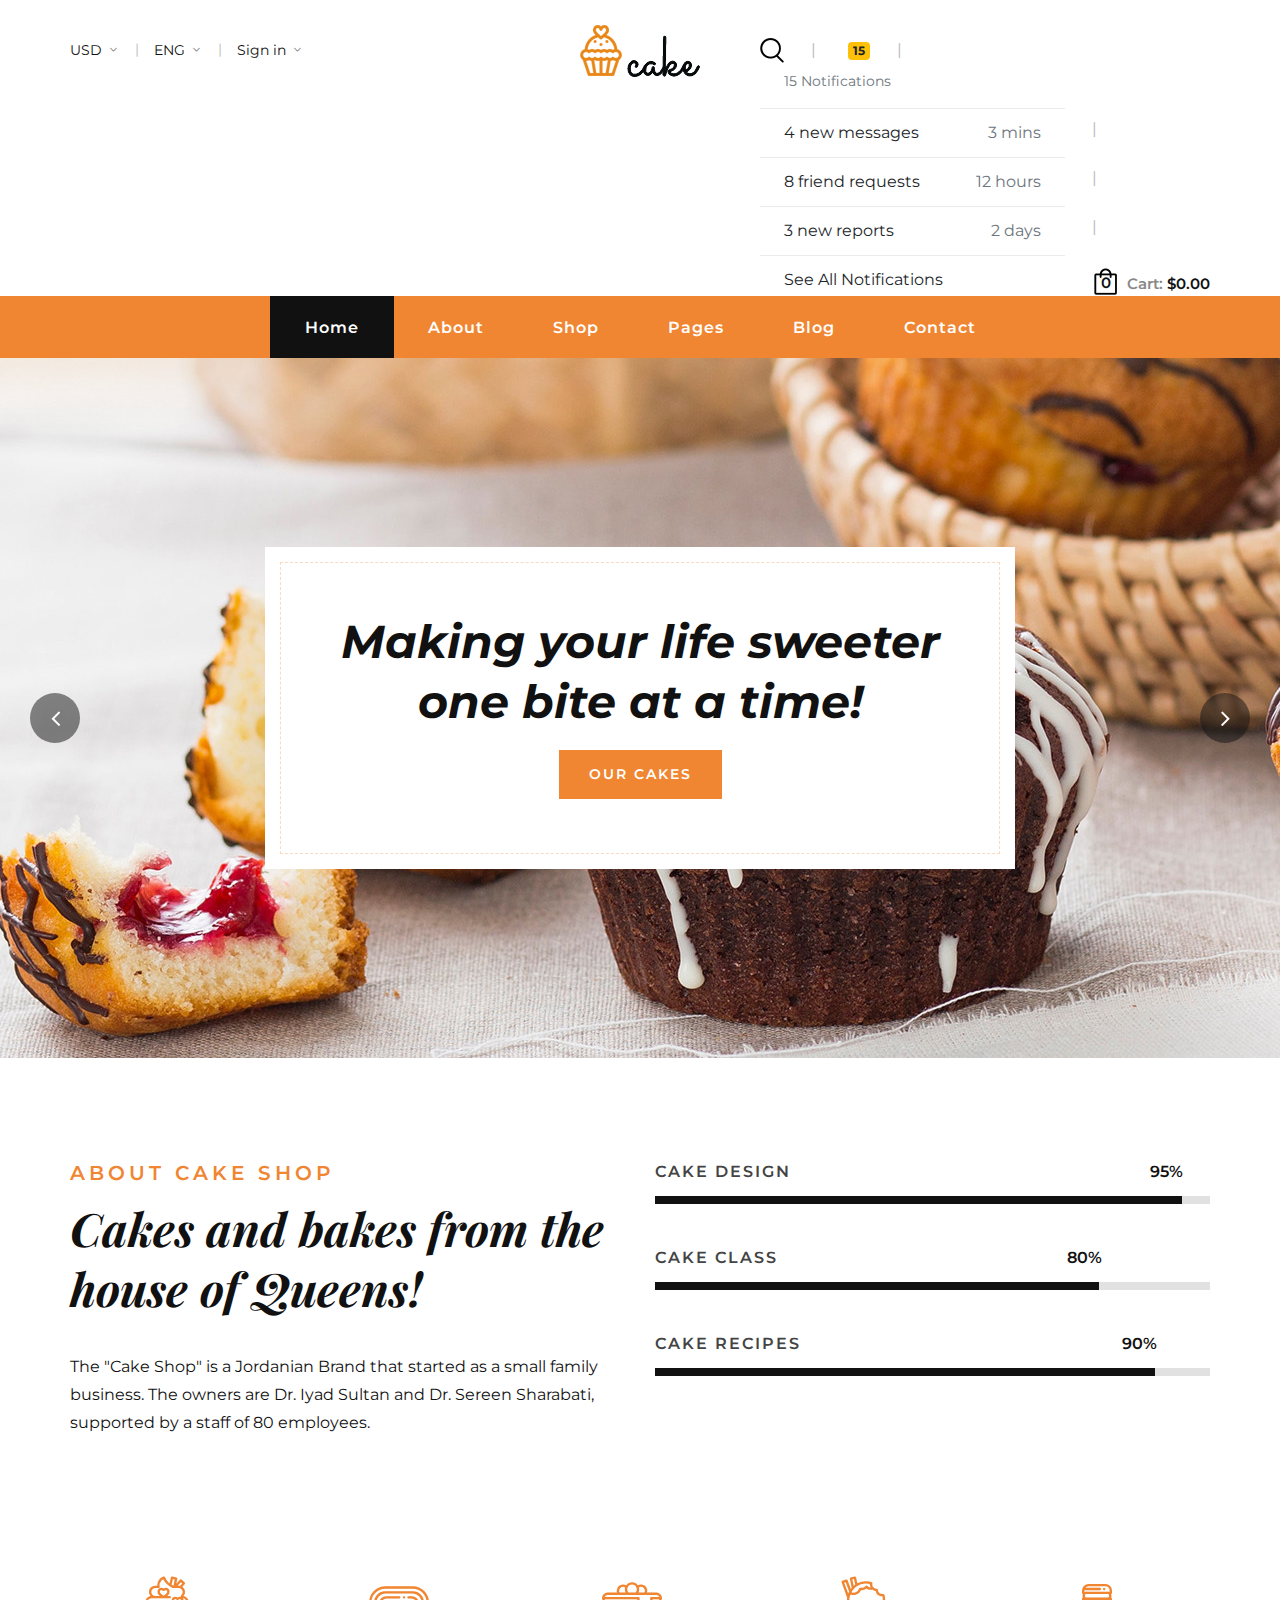
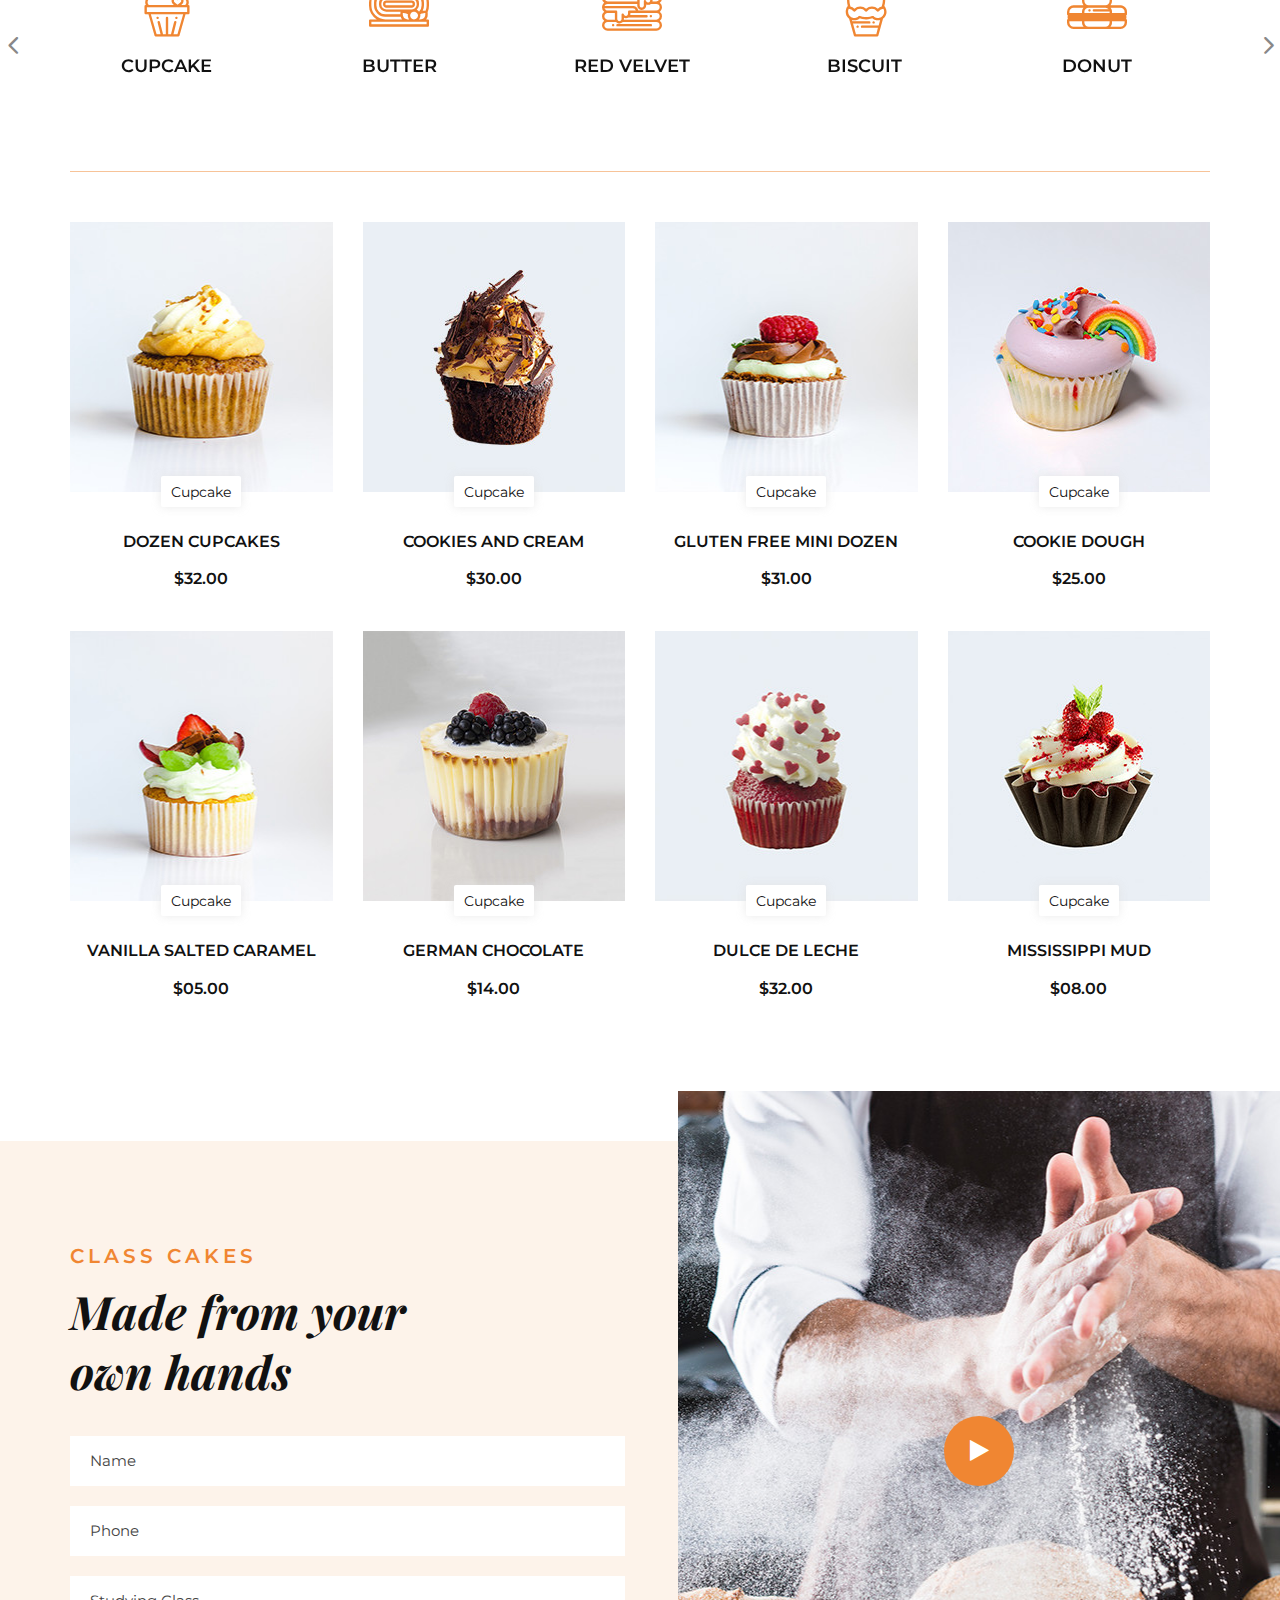
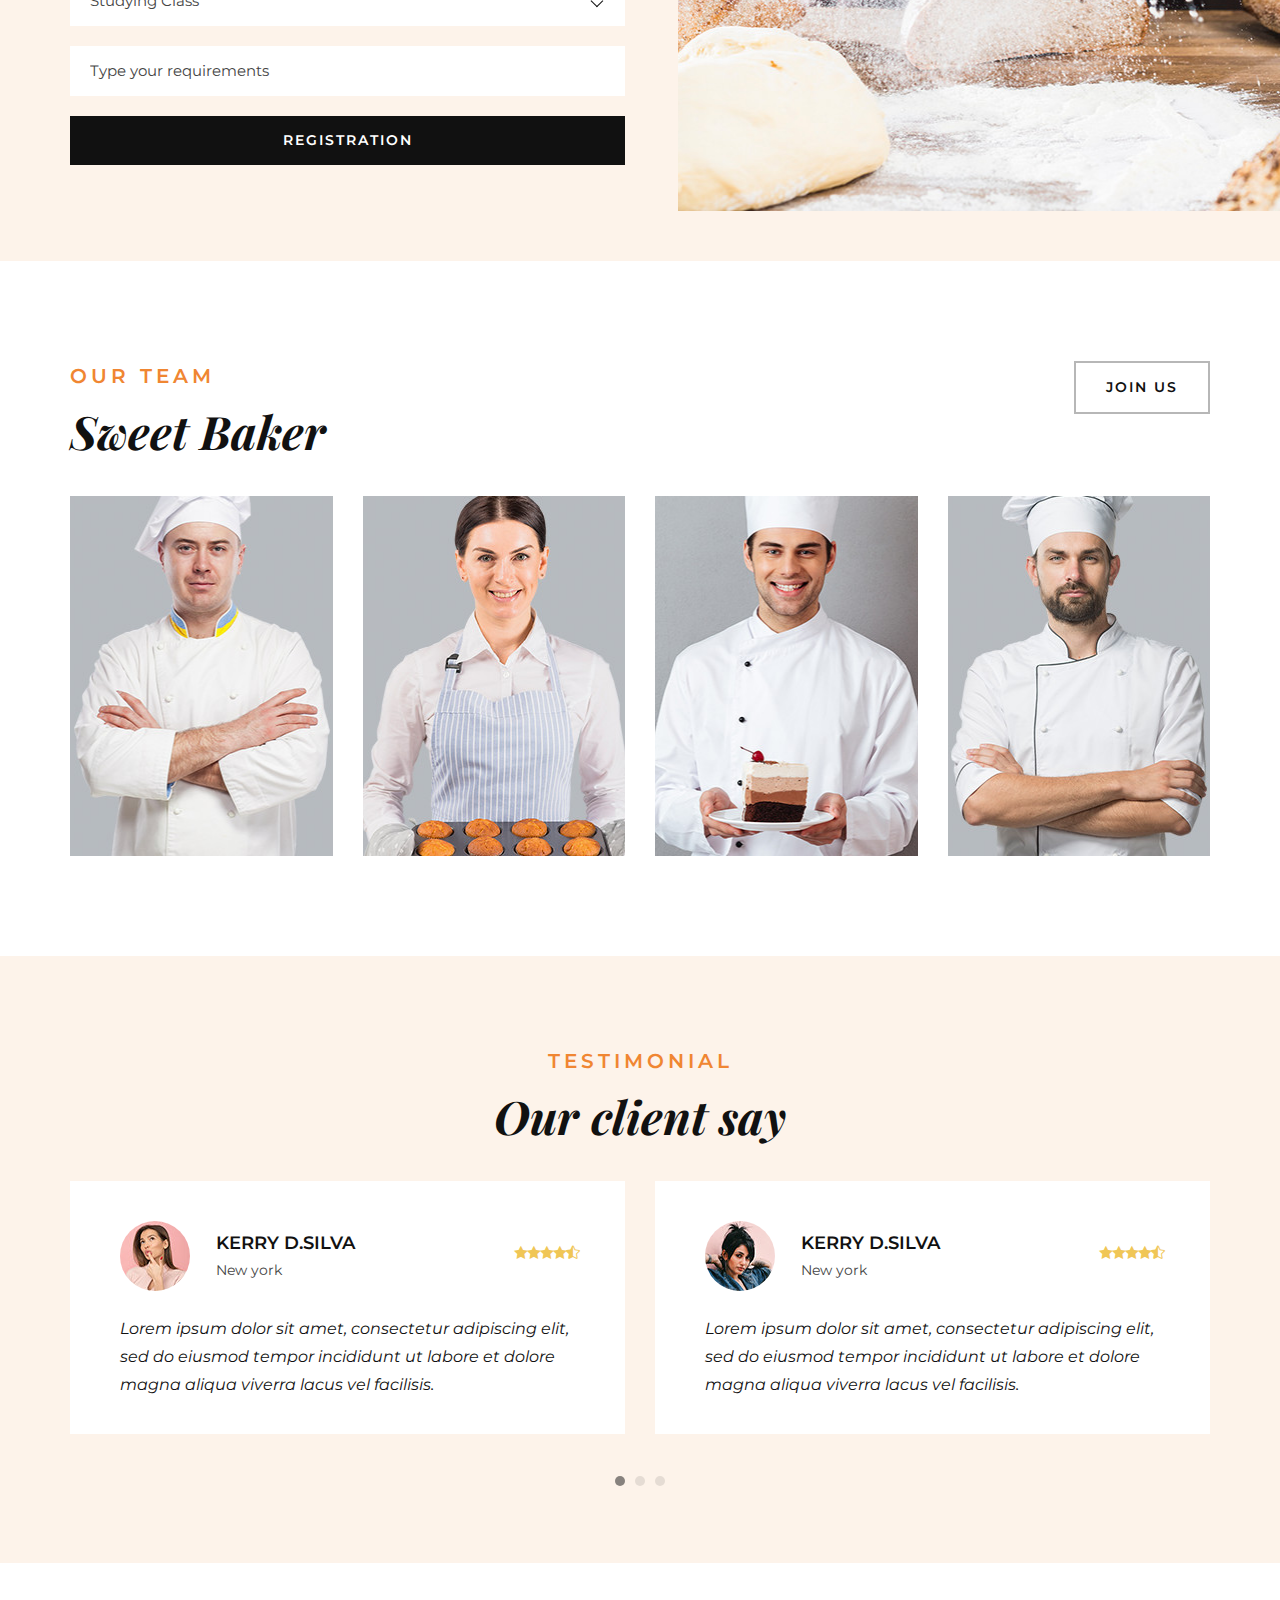
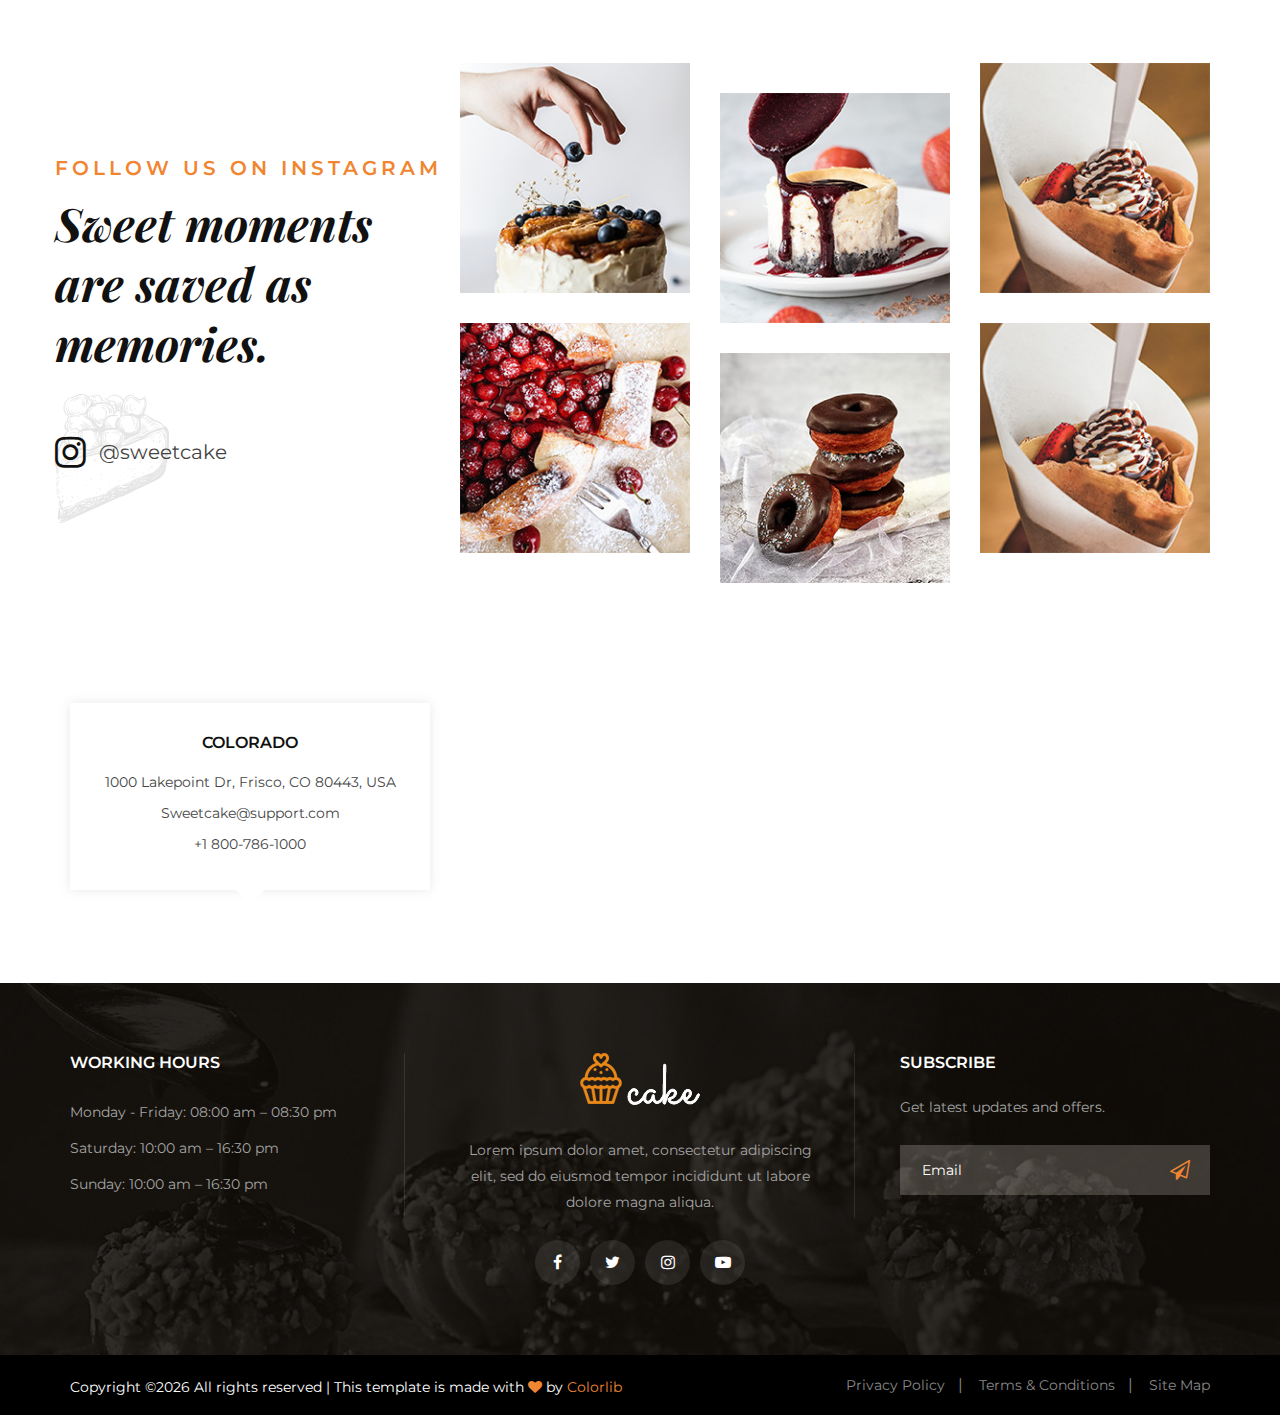
==== commit 94280706: "update index" ====
--- a/index.html
+++ b/index.html
@@ -101,7 +101,30 @@
                             <div class="header__top__right">
                                 <div class="header__top__right__links">
                                     <a href="#" class="search-switch"><img src="img/icon/search.png" alt=""></a>
-                                    <a href="#"><img src="img/icon/heart.png" alt=""></a>
+                                    <a href="#" id="notification-button"><img src="img/icon/bell.png" alt="">
+                                        <span class="badge badge-warning navbar-badge">15</span>
+                                    </a>
+                                    <div id="notification-menu">
+                                        <span class="dropdown-item dropdown-header">15 Notifications</span>
+                                        <div class="dropdown-divider"></div>
+                                        <a href="#" class="dropdown-item">
+                                            4 new messages
+                                            <span class="float-right text-muted text-sm">3 mins</span>
+                                        </a>
+                                        <div class="dropdown-divider"></div>
+                                        <a href="#" class="dropdown-item">
+                                            8 friend requests
+                                            <span class="float-right text-muted text-sm">12 hours</span>
+                                        </a>
+                                        <div class="dropdown-divider"></div>
+                                        <a href="#" class="dropdown-item">
+                                            3 new reports
+                                            <span class="float-right text-muted text-sm">2 days</span>
+                                        </a>
+                                        <div class="dropdown-divider"></div>
+                                        <a href="#" class="dropdown-item dropdown-footer">See All Notifications</a>
+                                    
+                                    </div>
                                 </div>
                                 <div class="header__top__right__cart">
                                     <a href="#"><img src="img/icon/cart.png" alt=""> <span>0</span></a>
